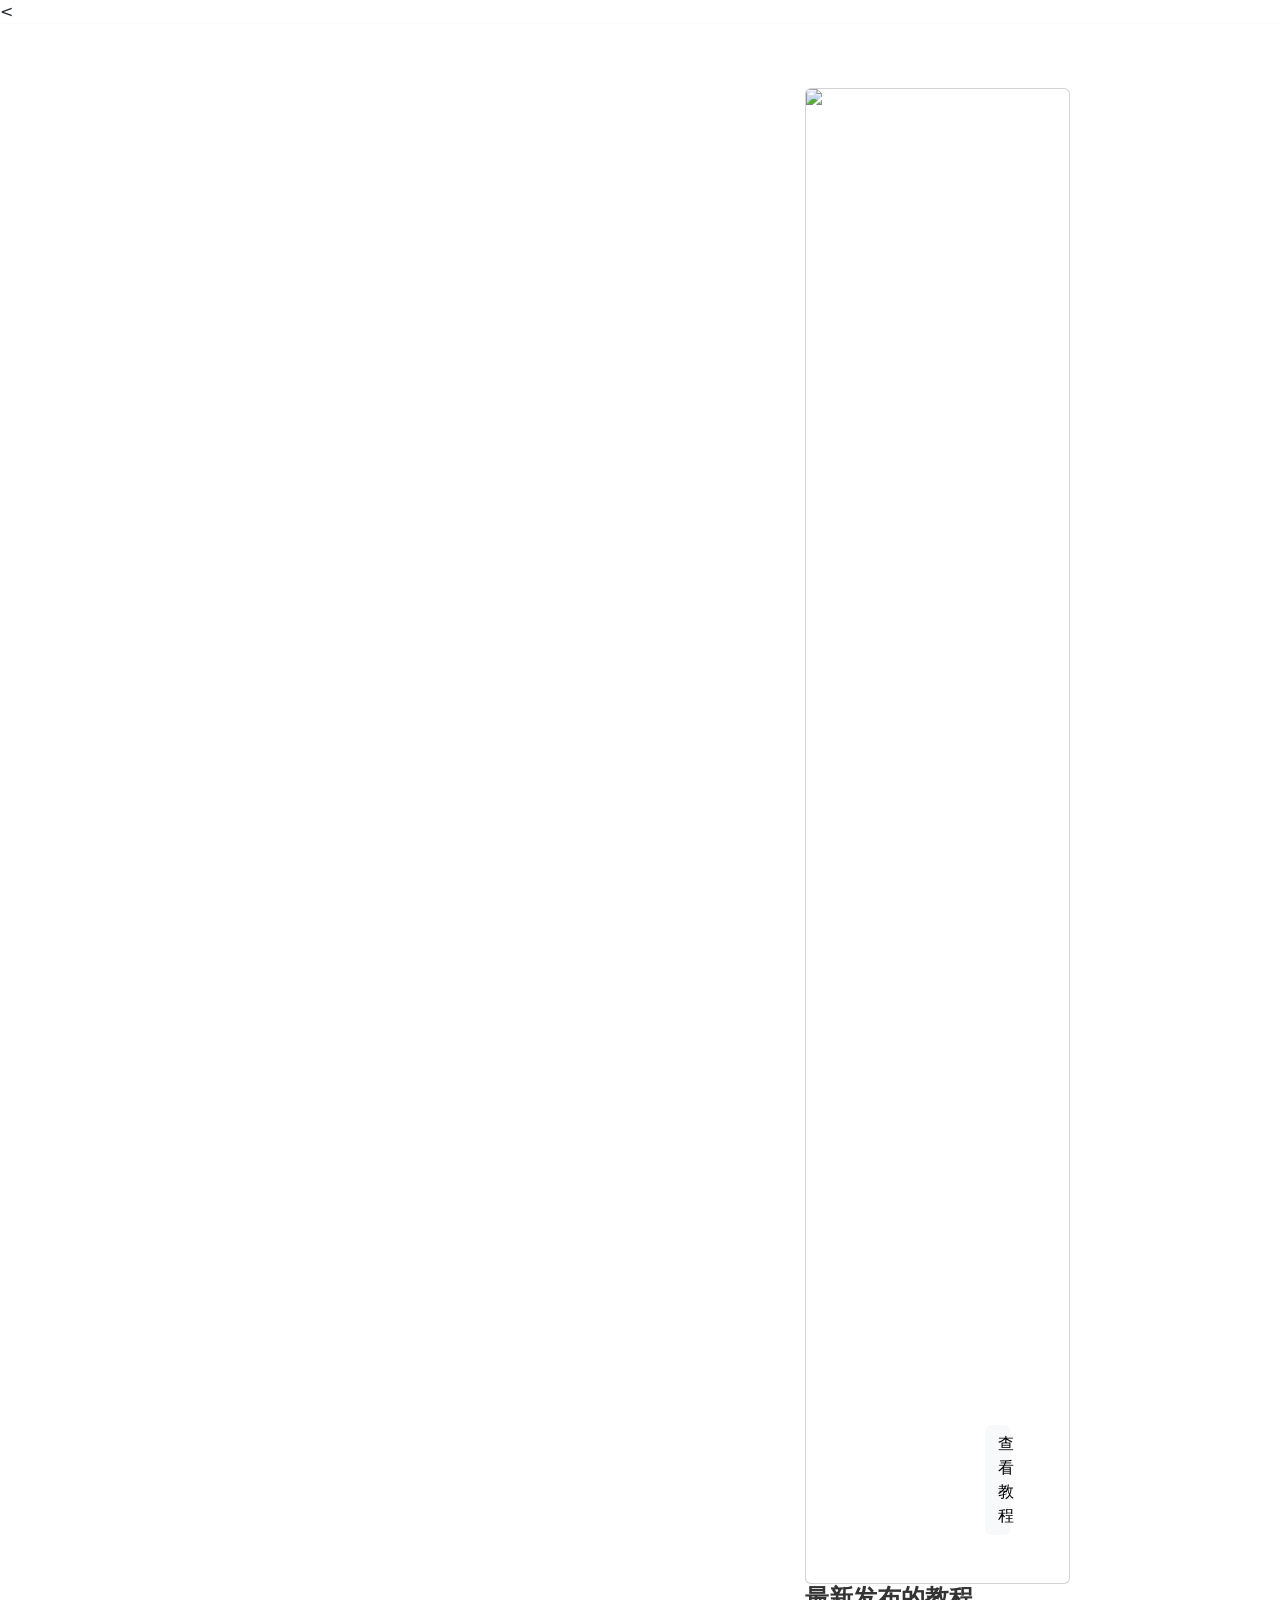
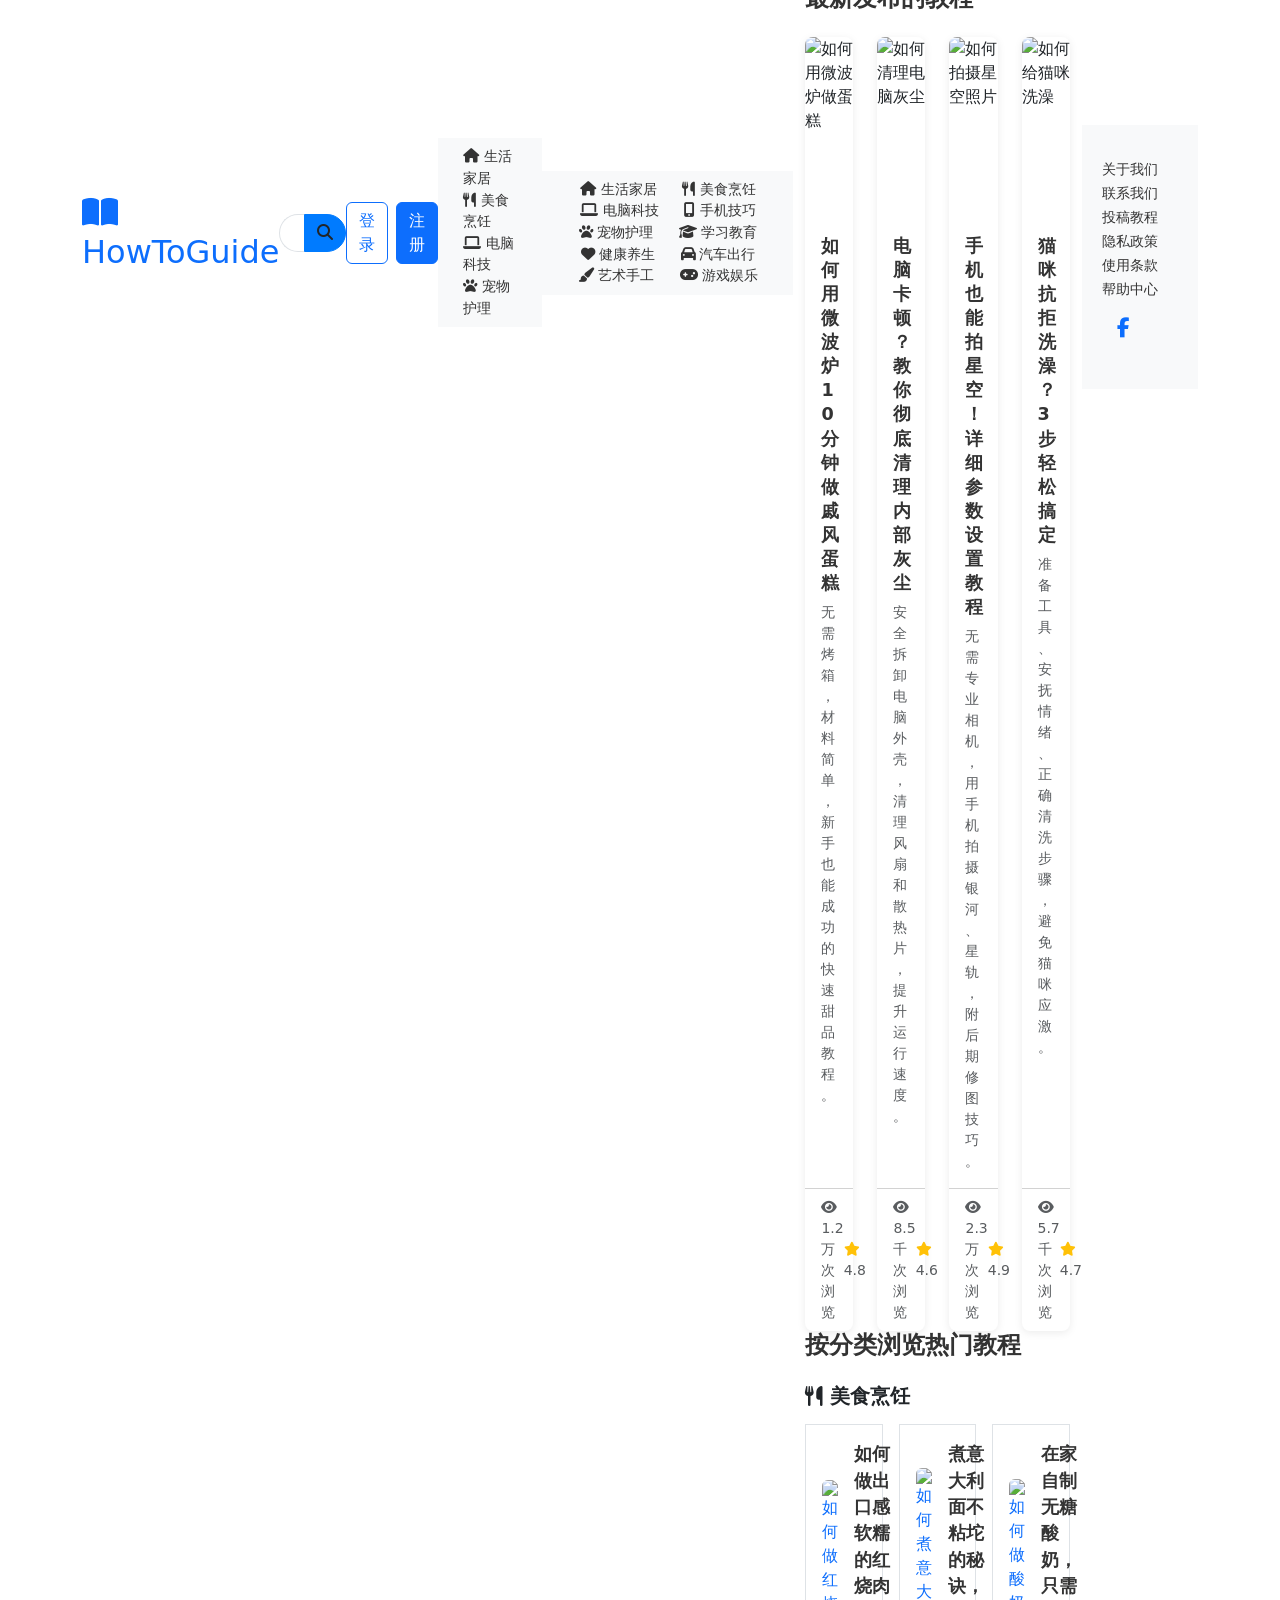
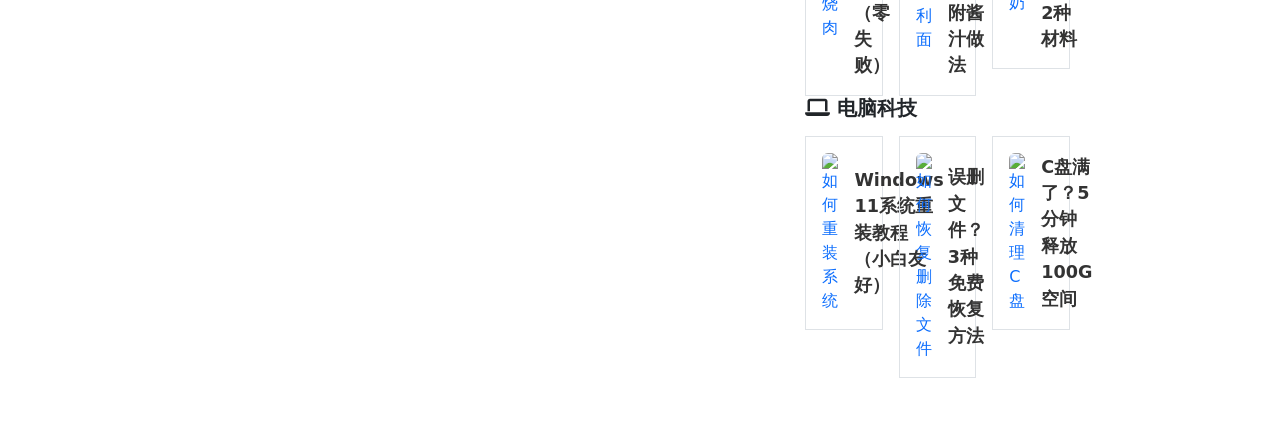
==== index.html @ a7648b57 "Update index.html" ====
<!DOCTYPE html>
<html lang="en">
<head>
    < <meta charset="UTF-8">
    <meta name="viewport" content="width=device-width, initial-scale=1.0">
    <title>HowToGuide - 实用生活教程平台</title>
    <!-- 引入外部资源（Bootstrap用于快速布局，Font Awesome用于图标） -->
    <link href="https://cdn.jsdelivr.net/npm/bootstrap@5.3.0/dist/css/bootstrap.min.css" rel="stylesheet">
    <link rel="stylesheet" href="https://cdnjs.cloudflare.com/ajax/libs/font-awesome/6.4.0/css/all.min.css">
    <style>
        /* 自定义样式：模拟WikiHow视觉风格 */
        :root {
            --primary-color: #007bff; /* 主色调（蓝色，贴近WikiHow品牌感） */
            --secondary-color: #f8f9fa; /* 辅助色（浅灰，用于背景） */
            --text-color: #333; /* 文本主色 */
            --light-gray: #e9ecef; /* 浅灰色（边框、分割线） */
        }

        /* 头部导航样式 */
        .header-top {
            background-color: white;
            box-shadow: 0 2px 4px rgba(0,0,0,0.1);
            position: sticky;
            top: 0;
            z-index: 1000;
        }

        .search-bar {
            max-width: 600px;
        }

        .search-input {
            border-radius: 20px 0 0 20px !important;
            border-right: none !important;
        }

        .search-btn {
            border-radius: 0 20px 20px 0 !important;
            background-color: var(--primary-color);
            border-color: var(--primary-color);
        }

        /* 分类导航样式 */
        .category-nav {
            background-color: var(--secondary-color);
            padding: 0.5rem 0;
        }

        .category-link {
            color: var(--text-color);
            font-size: 0.9rem;
            margin: 0 0.8rem;
            text-decoration: none;
        }

        .category-link:hover {
            color: var(--primary-color);
            text-decoration: underline;
        }

        /* 教程卡片样式 */
        .tutorial-card {
            border: none !important;
            box-shadow: 0 2px 8px rgba(0,0,0,0.08);
            border-radius: 8px !important;
            transition: transform 0.3s ease;
        }

        .tutorial-card:hover {
            transform: translateY(-5px);
        }

        .tutorial-img {
            border-radius: 8px 8px 0 0 !important;
            height: 180px;
            object-fit: cover;
        }

        .tutorial-title {
            font-size: 1.1rem;
            font-weight: 600;
            color: var(--text-color);
            text-decoration: none;
        }

        .tutorial-title:hover {
            color: var(--primary-color);
            text-decoration: underline;
        }

        /* 热门教程区域样式 */
        .section-title {
            font-size: 1.5rem;
            font-weight: 700;
            margin-bottom: 1.5rem;
            color: var(--text-color);
        }

        /* 页脚样式 */
        .footer {
            background-color: var(--secondary-color);
            padding: 2rem 0;
            margin-top: 3rem;
        }

        .footer-link {
            color: var(--text-color);
            font-size: 0.9rem;
            margin: 0 0.5rem;
            text-decoration: none;
        }

        .footer-link:hover {
            color: var(--primary-color);
            text-decoration: underline;
        }
    </style>
</head>
<body>
    <!-- 头部导航栏 -->
    <header class="header-top py-3">
        <div class="container">
            <div class="d-flex align-items-center justify-content-between">
                <!-- 网站Logo -->
                <a href="#" class="text-decoration-none">
                    <h1 class="fs-2 text-primary-color mb-0">
                        <i class="fas fa-book-open"></i> HowToGuide
                    </h1>
                </a>

                <!-- 搜索栏 -->
                <div class="search-bar d-flex">
                    <input type="text" class="form-control search-input" placeholder="搜索教程（例如：如何煮咖啡、如何修手机）" aria-label="Search">
                    <button class="btn search-btn" type="button">
                        <i class="fas fa-search"></i>
                    </button>
                </div>

        <!-- 1. 首页顶部导航：登录/注册链接 -->
<div class="d-flex align-items-center">
  <a href="/auth/login.html" class="btn btn-outline-primary me-2">登录</a> <!-- 指向auth/login.html -->
  <a href="/auth/register.html" class="btn btn-primary">注册</a> <!-- 指向auth/register.html -->
</div>

<!-- 2. 首页分类导航：指向categories下的分类页 -->
<nav class="category-nav">
  <div class="container d-flex justify-content-center flex-wrap">
    <a href="/categories/life.html" class="category-link"><i class="fas fa-home"></i> 生活家居</a>
    <a href="/categories/food.html" class="category-link"><i class="fas fa-utensils"></i> 美食烹饪</a>
    <a href="/categories/tech.html" class="category-link"><i class="fas fa-laptop"></i> 电脑科技</a>
    <a href="/categories/pet.html" class="category-link"><i class="fas fa-paw"></i> 宠物护理</a>
  </div>
</nav>

    <!-- 分类导航 -->
    <nav class="category-nav">
        <div class="container d-flex justify-content-center flex-wrap">
            <a href="#" class="category-link"><i class="fas fa-home"></i> 生活家居</a>
            <a href="#" class="category-link"><i class="fas fa-utensils"></i> 美食烹饪</a>
            <a href="#" class="category-link"><i class="fas fa-laptop"></i> 电脑科技</a>
            <a href="#" class="category-link"><i class="fas fa-mobile-alt"></i> 手机技巧</a>
            <a href="#" class="category-link"><i class="fas fa-paw"></i> 宠物护理</a>
            <a href="#" class="category-link"><i class="fas fa-graduation-cap"></i> 学习教育</a>
            <a href="#" class="category-link"><i class="fas fa-heart"></i> 健康养生</a>
            <a href="#" class="category-link"><i class="fas fa-car"></i> 汽车出行</a>
            <a href="#" class="category-link"><i class="fas fa-paint-brush"></i> 艺术手工</a>
            <a href="#" class="category-link"><i class="fas fa-gamepad"></i> 游戏娱乐</a>
        </div>
    </nav>

    <!-- 主要内容区域 -->
    <main class="container py-5">
        <!-- 推荐教程（Banner区域） -->
        <section class="mb-6">
            <div class="card bg-primary-color text-white rounded-8 overflow-hidden">
                <div class="row g-0">
                    <div class="col-md-6">
                        <img src="https://picsum.photos/id/237/800/400" alt="热门教程：如何训练宠物狗" class="img-fluid h-100 object-cover">
                    </div>
                    <div class="col-md-6 p-5 d-flex flex-column justify-center">
                        <h2 class="fs-3 fw-bold mb-3">热门教程：如何科学训练宠物狗（新手入门）</h2>
                        <p class="mb-4">详细步骤教你快速训练狗狗学会坐下、握手、定点排便，解决新手养宠常见问题，让宠物更听话！</p>
                        <a href="#" class="btn btn-light text-primary-color w-25">查看教程</a>
                    </div>
                </div>
            </div>
        </section>

        <!-- 最新教程 -->
        <section class="mb-6">
            <h2 class="section-title">最新发布的教程</h2>
            <div class="row row-cols-1 row-cols-md-3 row-cols-lg-4 g-4">
                <!-- 教程卡片1 -->
                <div class="col">
                    <div class="card tutorial-card h-100">
                        <img src="https://picsum.photos/id/42/400/300" alt="如何用微波炉做蛋糕" class="card-img-top tutorial-img">
                        <div class="card-body">
                            <h5 class="card-title"><a href="#" class="tutorial-title">如何用微波炉10分钟做戚风蛋糕</a></h5>
                            <p class="card-text text-muted small">无需烤箱，材料简单，新手也能成功的快速甜品教程。</p>
                        </div>
                        <div class="card-footer bg-transparent d-flex justify-content-between align-items-center">
                            <span class="text-muted small"><i class="fas fa-eye"></i> 1.2万次浏览</span>
                            <span class="text-muted small"><i class="fas fa-star text-warning"></i> 4.8</span>
                        </div>
                    </div>
                </div>

                <!-- 教程卡片2 -->
                <div class="col">
                    <div class="card tutorial-card h-100">
                        <img src="https://picsum.photos/id/96/400/300" alt="如何清理电脑灰尘" class="card-img-top tutorial-img">
                        <div class="card-body">
                            <h5 class="card-title"><a href="#" class="tutorial-title">电脑卡顿？教你彻底清理内部灰尘</a></h5>
                            <p class="card-text text-muted small">安全拆卸电脑外壳，清理风扇和散热片，提升运行速度。</p>
                        </div>
                        <div class="card-footer bg-transparent d-flex justify-content-between align-items-center">
                            <span class="text-muted small"><i class="fas fa-eye"></i> 8.5千次浏览</span>
                            <span class="text-muted small"><i class="fas fa-star text-warning"></i> 4.6</span>
                        </div>
                    </div>
                </div>

                <!-- 教程卡片3 -->
                <div class="col">
                    <div class="card tutorial-card h-100">
                        <img src="https://picsum.photos/id/26/400/300" alt="如何拍摄星空照片" class="card-img-top tutorial-img">
                        <div class="card-body">
                            <h5 class="card-title"><a href="#" class="tutorial-title">手机也能拍星空！详细参数设置教程</a></h5>
                            <p class="card-text text-muted small">无需专业相机，用手机拍摄银河、星轨，附后期修图技巧。</p>
                        </div>
                        <div class="card-footer bg-transparent d-flex justify-content-between align-items-center">
                            <span class="text-muted small"><i class="fas fa-eye"></i> 2.3万次浏览</span>
                            <span class="text-muted small"><i class="fas fa-star text-warning"></i> 4.9</span>
                        </div>
                    </div>
                </div>

                <!-- 教程卡片4 -->
                <div class="col">
                    <div class="card tutorial-card h-100">
                        <img src="https://picsum.photos/id/139/400/300" alt="如何给猫咪洗澡" class="card-img-top tutorial-img">
                        <div class="card-body">
                            <h5 class="card-title"><a href="#" class="tutorial-title">猫咪抗拒洗澡？3步轻松搞定</a></h5>
                            <p class="card-text text-muted small">准备工具、安抚情绪、正确清洗步骤，避免猫咪应激。</p>
                        </div>
                        <div class="card-footer bg-transparent d-flex justify-content-between align-items-center">
                            <span class="text-muted small"><i class="fas fa-eye"></i> 5.7千次浏览</span>
                            <span class="text-muted small"><i class="fas fa-star text-warning"></i> 4.7</span>
                        </div>
                    </div>
                </div>
            </div>
        </section>

        <!-- 热门分类教程 -->
        <section>
            <h2 class="section-title">按分类浏览热门教程</h2>
            
            <!-- 美食烹饪分类 -->
            <div class="mb-6">
                <h3 class="fs-5 fw-bold mb-3 text-primary-color"><i class="fas fa-utensils"></i> 美食烹饪</h3>
                <div class="row row-cols-1 row-cols-md-2 row-cols-lg-3 g-3">
                    <a href="#" class="text-decoration-none">
                        <div class="d-flex align-items-center p-3 border rounded-lg hover:bg-light-gray transition-colors">
                            <img src="https://picsum.photos/id/292/100/80" alt="如何做红烧肉" class="rounded me-3">
                            <span class="tutorial-title">如何做出口感软糯的红烧肉（零失败）</span>
                        </div>
                    </a>
                    <a href="#" class="text-decoration-none">
                        <div class="d-flex align-items-center p-3 border rounded-lg hover:bg-light-gray transition-colors">
                            <img src="https://picsum.photos/id/488/100/80" alt="如何煮意大利面" class="rounded me-3">
                            <span class="tutorial-title">煮意大利面不粘坨的秘诀，附酱汁做法</span>
                        </div>
                    </a>
                    <a href="#" class="text-decoration-none">
                        <div class="d-flex align-items-center p-3 border rounded-lg hover:bg-light-gray transition-colors">
                            <img src="https://picsum.photos/id/431/100/80" alt="如何做酸奶" class="rounded me-3">
                            <span class="tutorial-title">在家自制无糖酸奶，只需2种材料</span>
                        </div>
                    </a>
                </div>
            </div>

            <!-- 电脑科技分类 -->
            <div>
                <h3 class="fs-5 fw-bold mb-3 text-primary-color"><i class="fas fa-laptop"></i> 电脑科技</h3>
                <div class="row row-cols-1 row-cols-md-2 row-cols-lg-3 g-3">
                    <a href="#" class="text-decoration-none">
                        <div class="d-flex align-items-center p-3 border rounded-lg hover:bg-light-gray transition-colors">
                            <img src="https://picsum.photos/id/180/100/80" alt="如何重装系统" class="rounded me-3">
                            <span class="tutorial-title">Windows 11系统重装教程（小白友好）</span>
                        </div>
                    </a>
                    <a href="#" class="text-decoration-none">
                        <div class="d-flex align-items-center p-3 border rounded-lg hover:bg-light-gray transition-colors">
                            <img src="https://picsum.photos/id/4/100/80" alt="如何恢复删除文件" class="rounded me-3">
                            <span class="tutorial-title">误删文件？3种免费恢复方法</span>
                        </div>
                    </a>
                    <a href="#" class="text-decoration-none">
                        <div class="d-flex align-items-center p-3 border rounded-lg hover:bg-light-gray transition-colors">
                            <img src="https://picsum.photos/id/60/100/80" alt="如何清理C盘" class="rounded me-3">
                            <span class="tutorial-title">C盘满了？5分钟释放100G空间</span>
                        </div>
                    </a>
                </div>
            </div>
        </section>
    </main>

    <!-- 页脚 -->
    <footer class="footer">
        <div class="container">
            <div class="d-flex flex-column align-items-center">
                <!-- 页脚导航链接 -->
                <div class="mb-3">
                    <a href="#" class="footer-link">关于我们</a>
                    <a href="#" class="footer-link">联系我们</a>
                    <a href="#" class="footer-link">投稿教程</a>
                    <a href="#" class="footer-link">隐私政策</a>
                    <a href="#" class="footer-link">使用条款</a>
                    <a href="#" class="footer-link">帮助中心</a>
                </div>

                <!-- 社交媒体图标 -->
                <div class="mb-3">
                    <a href="#" class="text-primary-color me-3"><i class="fab fa-facebook-f fa-lg"></i></a>
                    <a href="#" class="text-primary-color me-3"><i class="fab fa
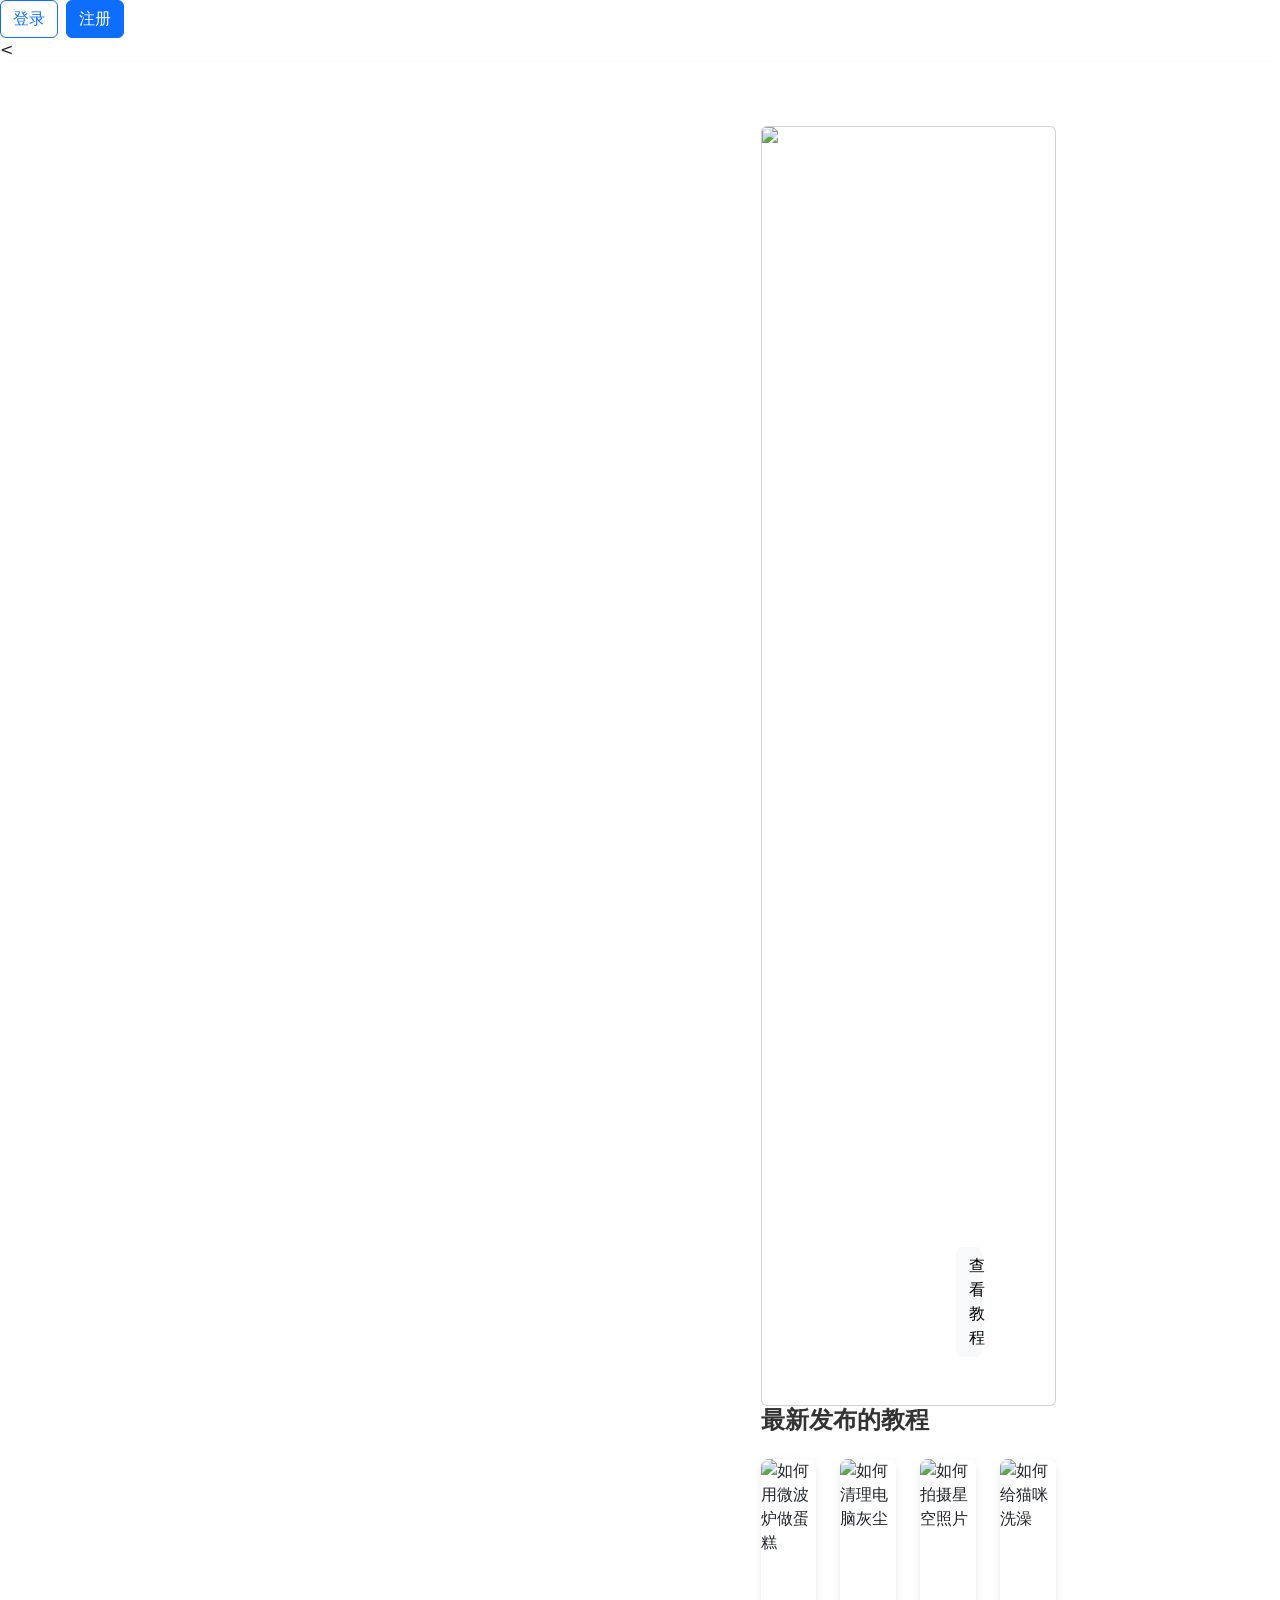
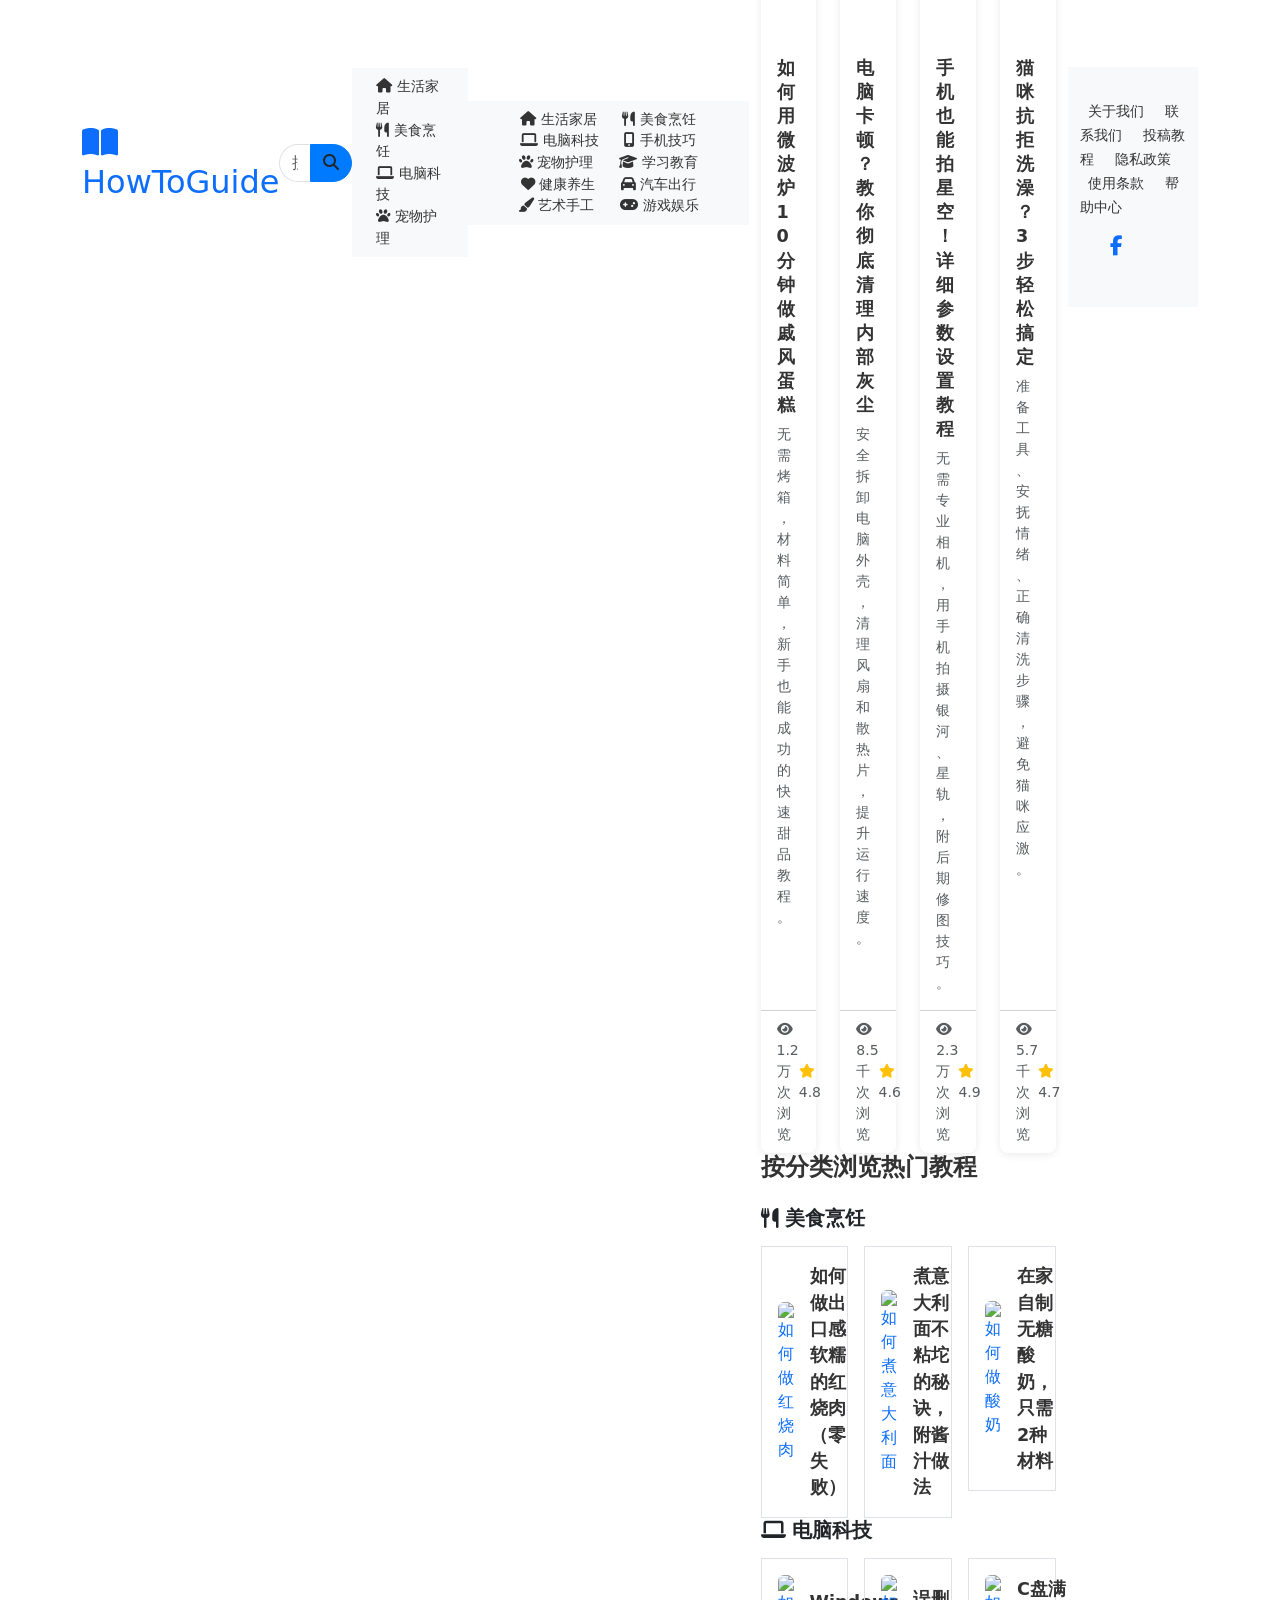
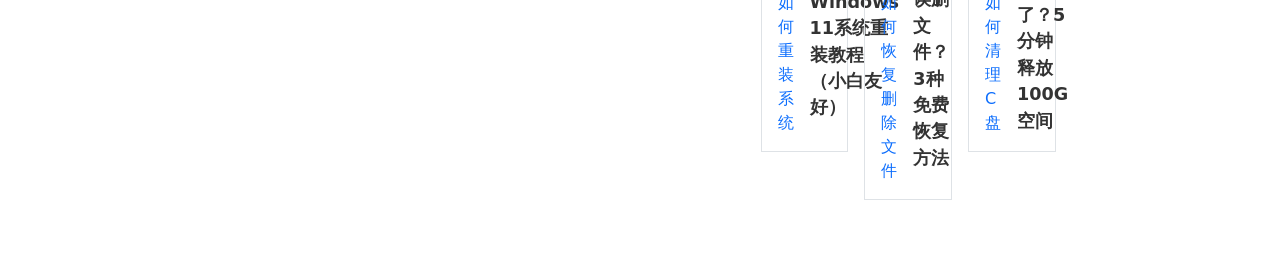
==== commit 4426d85d: "Update index.html" ====
--- a/index.html
+++ b/index.html
@@ -1,6 +1,11 @@
 <!DOCTYPE html>
 <html lang="en">
 <head>
+            <!-- 1. 首页顶部导航：登录/注册链接 -->
+<div class="d-flex align-items-center">
+  <a href="/auth/login.html" class="btn btn-outline-primary me-2">登录</a> <!-- 指向auth/login.html -->
+  <a href="/auth/register.html" class="btn btn-primary">注册</a> <!-- 指向auth/register.html -->
+</div>
     < <meta charset="UTF-8">
     <meta name="viewport" content="width=device-width, initial-scale=1.0">
     <title>HowToGuide - 实用生活教程平台</title>
@@ -136,11 +141,7 @@
                     </button>
                 </div>
 
-        <!-- 1. 首页顶部导航：登录/注册链接 -->
-<div class="d-flex align-items-center">
-  <a href="/auth/login.html" class="btn btn-outline-primary me-2">登录</a> <!-- 指向auth/login.html -->
-  <a href="/auth/register.html" class="btn btn-primary">注册</a> <!-- 指向auth/register.html -->
-</div>
+
 
 <!-- 2. 首页分类导航：指向categories下的分类页 -->
 <nav class="category-nav">
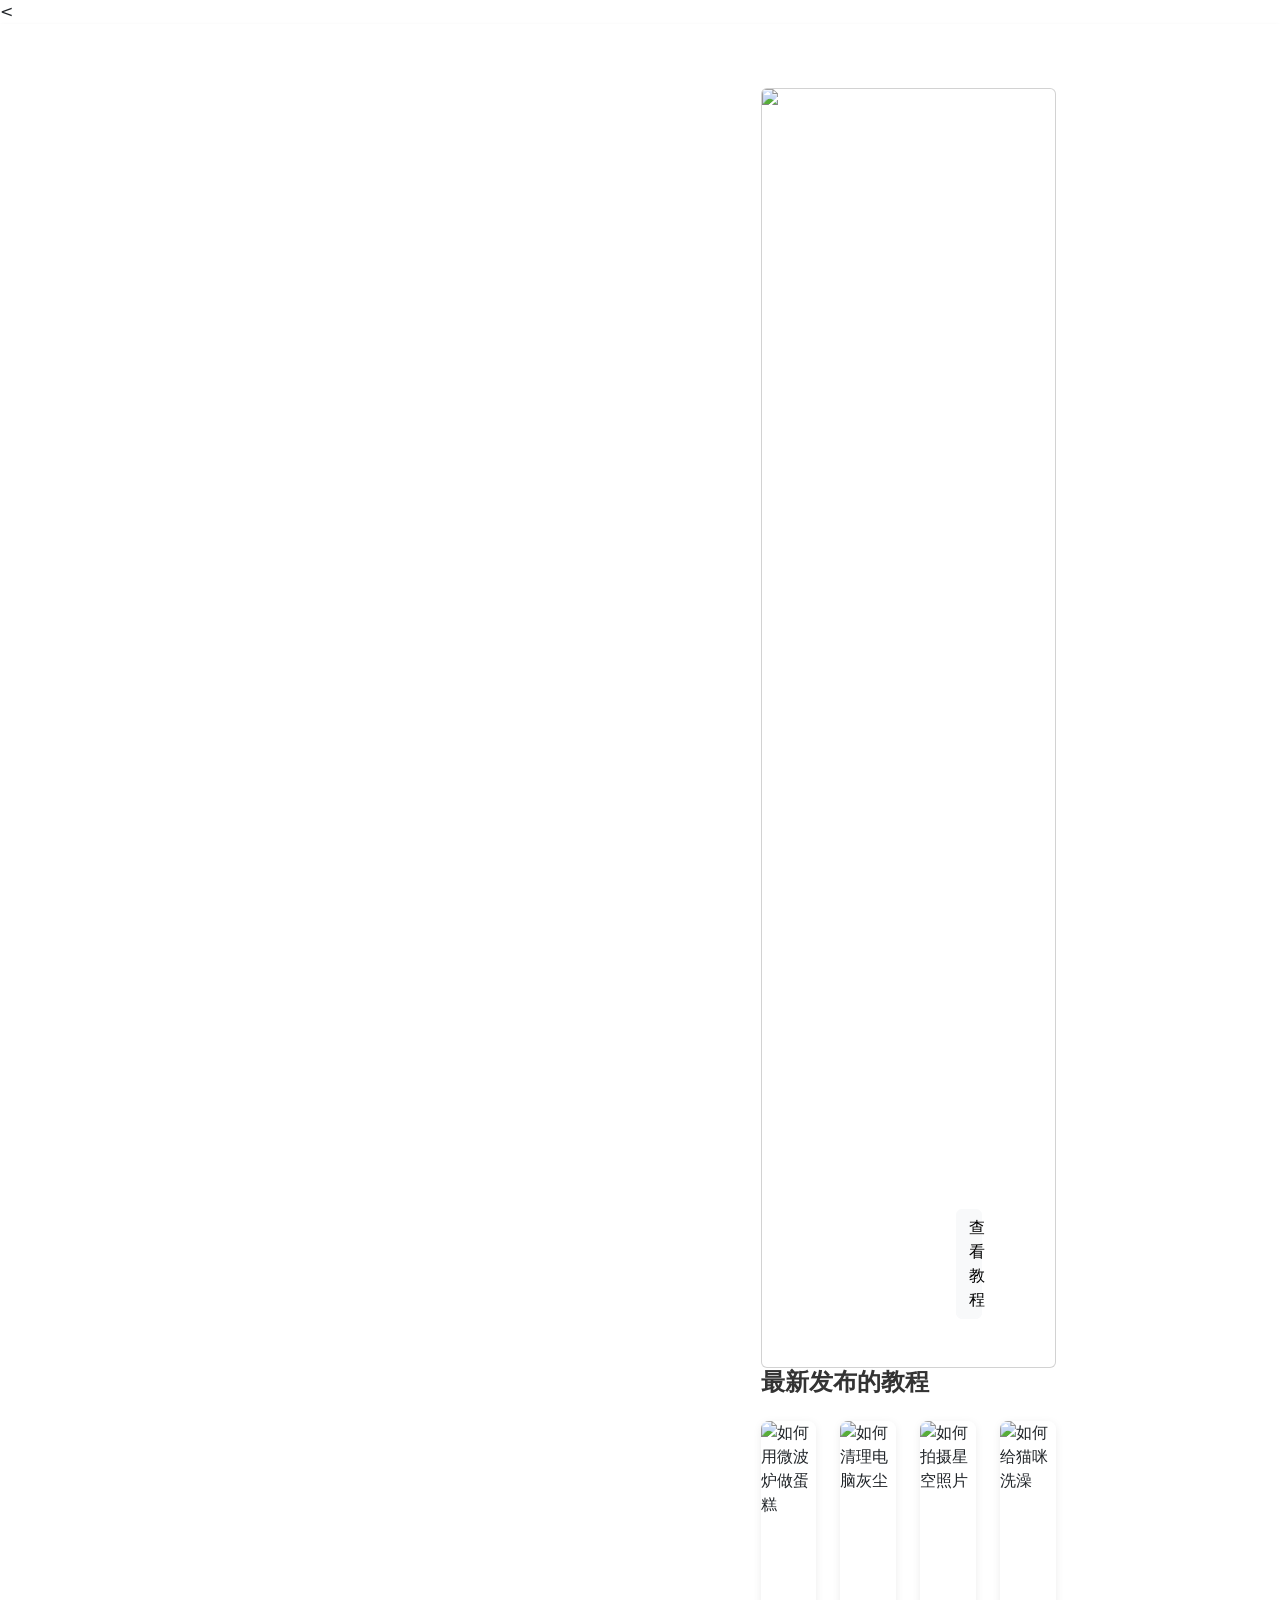
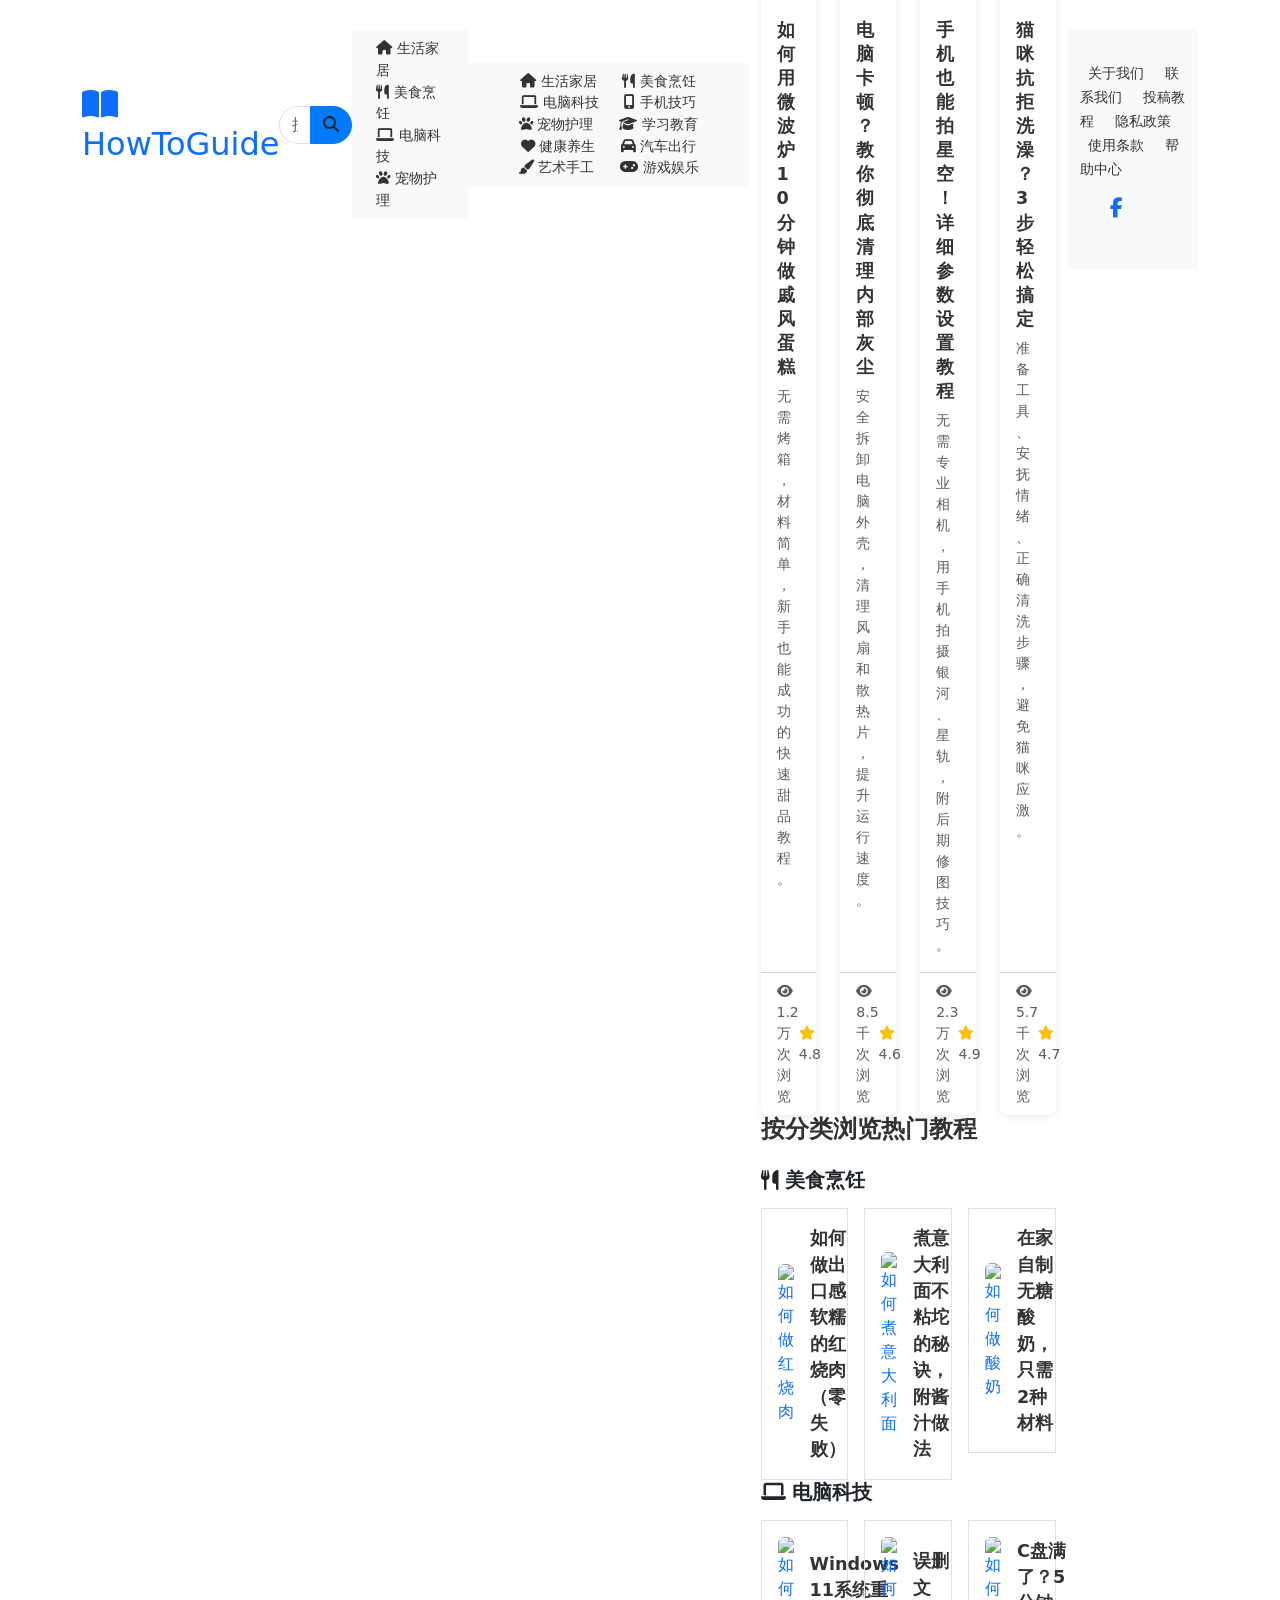
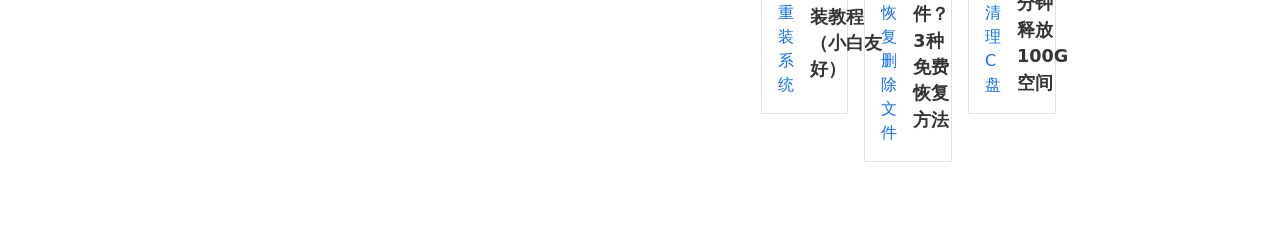
==== commit 3a0ae343: "Update index.html" ====
--- a/index.html
+++ b/index.html
@@ -1,11 +1,6 @@
 <!DOCTYPE html>
 <html lang="en">
 <head>
-            <!-- 1. 首页顶部导航：登录/注册链接 -->
-<div class="d-flex align-items-center">
-  <a href="/auth/login.html" class="btn btn-outline-primary me-2">登录</a> <!-- 指向auth/login.html -->
-  <a href="/auth/register.html" class="btn btn-primary">注册</a> <!-- 指向auth/register.html -->
-</div>
     < <meta charset="UTF-8">
     <meta name="viewport" content="width=device-width, initial-scale=1.0">
     <title>HowToGuide - 实用生活教程平台</title>
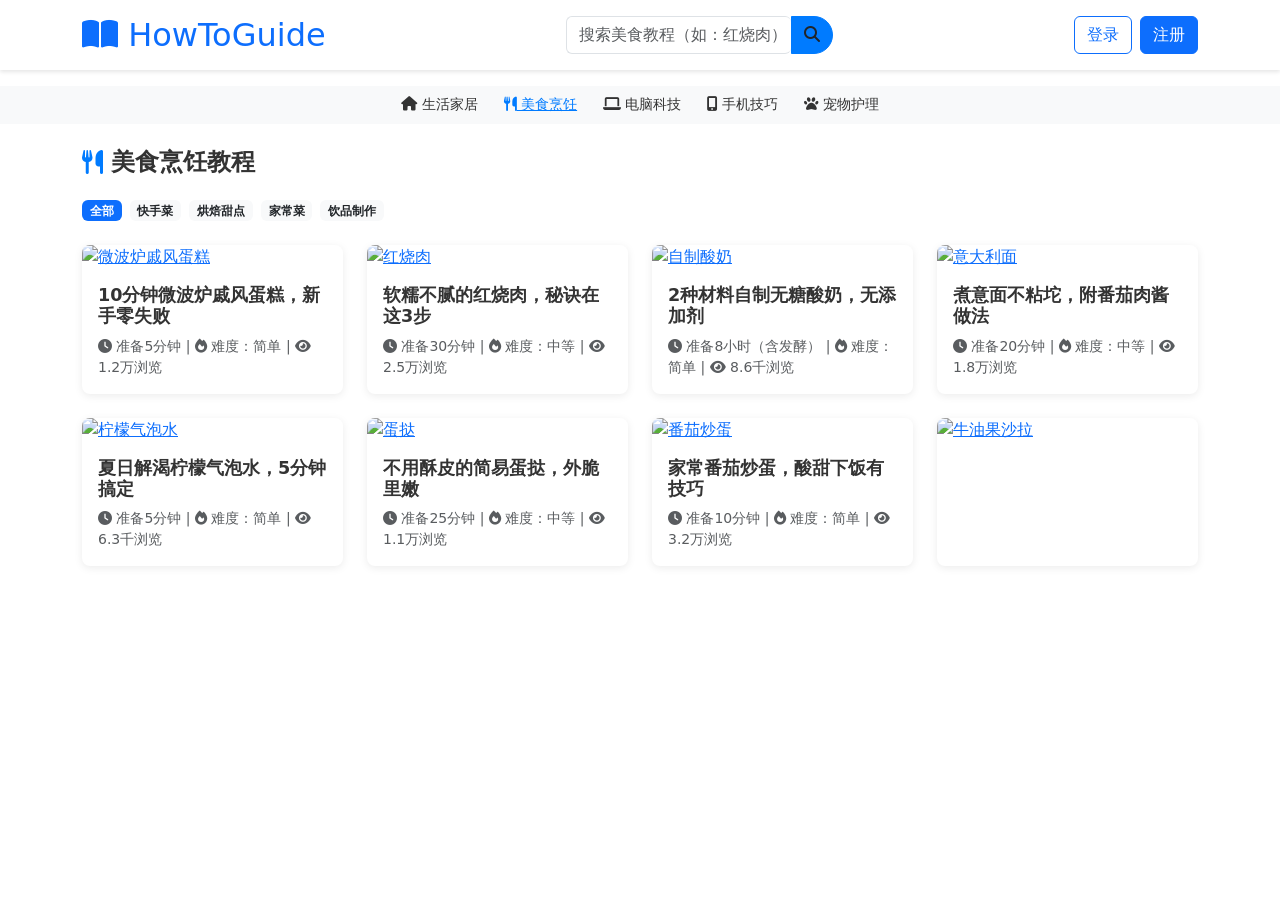
==== commit d2640e0f: "Update index.html" ====
--- a/index.html
+++ b/index.html
@@ -1,115 +1,107 @@
 <!DOCTYPE html>
 <html lang="en">
 <head>
-    < <meta charset="UTF-8">
+    <meta charset="UTF-8">
     <meta name="viewport" content="width=device-width, initial-scale=1.0">
-    <title>HowToGuide - 实用生活教程平台</title>
-    <!-- 引入外部资源（Bootstrap用于快速布局，Font Awesome用于图标） -->
+    <title>美食烹饪 - HowToGuide</title>
     <link href="https://cdn.jsdelivr.net/npm/bootstrap@5.3.0/dist/css/bootstrap.min.css" rel="stylesheet">
     <link rel="stylesheet" href="https://cdnjs.cloudflare.com/ajax/libs/font-awesome/6.4.0/css/all.min.css">
     <style>
-        /* 自定义样式：模拟WikiHow视觉风格 */
+        /* 复用首页样式，保持风格统一 */
         :root {
-            --primary-color: #007bff; /* 主色调（蓝色，贴近WikiHow品牌感） */
-            --secondary-color: #f8f9fa; /* 辅助色（浅灰，用于背景） */
-            --text-color: #333; /* 文本主色 */
-            --light-gray: #e9ecef; /* 浅灰色（边框、分割线） */
-        }
-
-        /* 头部导航样式 */
+            --primary-color: #007bff;
+            --secondary-color: #f8f9fa;
+            --text-color: #333;
+            --light-gray: #e9ecef;
+        }
         .header-top {
             background-color: white;
             box-shadow: 0 2px 4px rgba(0,0,0,0.1);
             position: sticky;
             top: 0;
             z-index: 1000;
-        }
-
+            padding: 0.5rem 0;
+        }
         .search-bar {
-            max-width: 600px;
-        }
-
+            max-width: 500px;
+        }
         .search-input {
-            border-radius: 20px 0 0 20px !important;
+            border-radius-radius: 20px 0 0 20px !important;
             border-right: none !important;
         }
-
         .search-btn {
             border-radius: 0 20px 20px 0 !important;
             background-color: var(--primary-color);
             border-color: var(--primary-color);
         }
-
-        /* 分类导航样式 */
         .category-nav {
             background-color: var(--secondary-color);
             padding: 0.5rem 0;
-        }
-
+            margin: 1rem 0;
+        }
         .category-link {
             color: var(--text-color);
             font-size: 0.9rem;
             margin: 0 0.8rem;
             text-decoration: none;
         }
-
-        .category-link:hover {
+        .category-link:hover, .category-link.active {
             color: var(--primary-color);
             text-decoration: underline;
-        }
-
-        /* 教程卡片样式 */
+            font-weight: 500;
+        }
         .tutorial-card {
             border: none !important;
             box-shadow: 0 2px 8px rgba(0,0,0,0.08);
             border-radius: 8px !important;
             transition: transform 0.3s ease;
-        }
-
+            height: 100%;
+        }
         .tutorial-card:hover {
             transform: translateY(-5px);
         }
-
         .tutorial-img {
             border-radius: 8px 8px 0 0 !important;
             height: 180px;
             object-fit: cover;
         }
-
         .tutorial-title {
             font-size: 1.1rem;
             font-weight: 600;
             color: var(--text-color);
             text-decoration: none;
-        }
-
+            display: -webkit-box;
+            -webkit-line-clamp: 2;
+            -webkit-box-orient: vertical;
+            overflow: hidden;
+        }
         .tutorial-title:hover {
             color: var(--primary-color);
             text-decoration: underline;
         }
-
-        /* 热门教程区域样式 */
         .section-title {
             font-size: 1.5rem;
             font-weight: 700;
-            margin-bottom: 1.5rem;
+            margin: 1.5rem 0;
             color: var(--text-color);
-        }
-
-        /* 页脚样式 */
+            display: flex;
+            align-items: center;
+        }
+        .section-title i {
+            color: var(--primary-color);
+            margin-right: 0.5rem;
+        }
         .footer {
             background-color: var(--secondary-color);
             padding: 2rem 0;
             margin-top: 3rem;
         }
-
         .footer-link {
             color: var(--text-color);
             font-size: 0.9rem;
             margin: 0 0.5rem;
             text-decoration: none;
         }
-
         .footer-link:hover {
             color: var(--primary-color);
             text-decoration: underline;
@@ -117,208 +109,193 @@
     </style>
 </head>
 <body>
-    <!-- 头部导航栏 -->
-    <header class="header-top py-3">
+    <!-- 头部导航栏（复用首页，确保风格统一） -->
+    <header class="header-top">
         <div class="container">
-            <div class="d-flex align-items-center justify-content-between">
-                <!-- 网站Logo -->
-                <a href="#" class="text-decoration-none">
+            <div class="d-flex align-items-center justify-content-between flex-wrap">
+                <a href="/" class="text-decoration-none">
                     <h1 class="fs-2 text-primary-color mb-0">
                         <i class="fas fa-book-open"></i> HowToGuide
                     </h1>
                 </a>
-
-                <!-- 搜索栏 -->
-                <div class="search-bar d-flex">
-                    <input type="text" class="form-control search-input" placeholder="搜索教程（例如：如何煮咖啡、如何修手机）" aria-label="Search">
+                <div class="search-bar d-flex my-2">
+                    <input type="text" class="form-control search-input" placeholder="搜索美食教程（如：红烧肉）" aria-label="Search">
                     <button class="btn search-btn" type="button">
                         <i class="fas fa-search"></i>
                     </button>
                 </div>
-
-
-
-<!-- 2. 首页分类导航：指向categories下的分类页 -->
-<nav class="category-nav">
-  <div class="container d-flex justify-content-center flex-wrap">
-    <a href="/categories/life.html" class="category-link"><i class="fas fa-home"></i> 生活家居</a>
-    <a href="/categories/food.html" class="category-link"><i class="fas fa-utensils"></i> 美食烹饪</a>
-    <a href="/categories/tech.html" class="category-link"><i class="fas fa-laptop"></i> 电脑科技</a>
-    <a href="/categories/pet.html" class="category-link"><i class="fas fa-paw"></i> 宠物护理</a>
-  </div>
-</nav>
-
-    <!-- 分类导航 -->
+                <div class="d-flex align-items-center">
+                    <a href="/auth/login.html" class="btn btn-outline-primary me-2">登录</a>
+                    <a href="/auth/register.html" class="btn btn-primary">注册</a>
+                </div>
+            </div>
+        </div>
+    </header>
+
+    <!-- 分类导航（当前分类高亮） -->
     <nav class="category-nav">
         <div class="container d-flex justify-content-center flex-wrap">
-            <a href="#" class="category-link"><i class="fas fa-home"></i> 生活家居</a>
-            <a href="#" class="category-link"><i class="fas fa-utensils"></i> 美食烹饪</a>
-            <a href="#" class="category-link"><i class="fas fa-laptop"></i> 电脑科技</a>
-            <a href="#" class="category-link"><i class="fas fa-mobile-alt"></i> 手机技巧</a>
-            <a href="#" class="category-link"><i class="fas fa-paw"></i> 宠物护理</a>
-            <a href="#" class="category-link"><i class="fas fa-graduation-cap"></i> 学习教育</a>
-            <a href="#" class="category-link"><i class="fas fa-heart"></i> 健康养生</a>
-            <a href="#" class="category-link"><i class="fas fa-car"></i> 汽车出行</a>
-            <a href="#" class="category-link"><i class="fas fa-paint-brush"></i> 艺术手工</a>
-            <a href="#" class="category-link"><i class="fas fa-gamepad"></i> 游戏娱乐</a>
+            <a href="/categories/life.html" class="category-link"><i class="fas fa-home"></i> 生活家居</a>
+            <a href="/categories/food.html" class="category-link active"><i class="fas fa-utensils"></i> 美食烹饪</a>
+            <a href="/categories/tech.html" class="category-link"><i class="fas fa-laptop"></i> 电脑科技</a>
+            <a href="/categories/phone.html" class="category-link"><i class="fas fa-mobile-alt"></i> 手机技巧</a>
+            <a href="/categories/pet.html" class="category-link"><i class="fas fa-paw"></i> 宠物护理</a>
         </div>
     </nav>
 
-    <!-- 主要内容区域 -->
-    <main class="container py-5">
-        <!-- 推荐教程（Banner区域） -->
-        <section class="mb-6">
-            <div class="card bg-primary-color text-white rounded-8 overflow-hidden">
-                <div class="row g-0">
-                    <div class="col-md-6">
-                        <img src="https://picsum.photos/id/237/800/400" alt="热门教程：如何训练宠物狗" class="img-fluid h-100 object-cover">
-                    </div>
-                    <div class="col-md-6 p-5 d-flex flex-column justify-center">
-                        <h2 class="fs-3 fw-bold mb-3">热门教程：如何科学训练宠物狗（新手入门）</h2>
-                        <p class="mb-4">详细步骤教你快速训练狗狗学会坐下、握手、定点排便，解决新手养宠常见问题，让宠物更听话！</p>
-                        <a href="#" class="btn btn-light text-primary-color w-25">查看教程</a>
-                    </div>
-                </div>
-            </div>
-        </section>
-
-        <!-- 最新教程 -->
-        <section class="mb-6">
-            <h2 class="section-title">最新发布的教程</h2>
-            <div class="row row-cols-1 row-cols-md-3 row-cols-lg-4 g-4">
-                <!-- 教程卡片1 -->
-                <div class="col">
-                    <div class="card tutorial-card h-100">
-                        <img src="https://picsum.photos/id/42/400/300" alt="如何用微波炉做蛋糕" class="card-img-top tutorial-img">
-                        <div class="card-body">
-                            <h5 class="card-title"><a href="#" class="tutorial-title">如何用微波炉10分钟做戚风蛋糕</a></h5>
-                            <p class="card-text text-muted small">无需烤箱，材料简单，新手也能成功的快速甜品教程。</p>
-                        </div>
-                        <div class="card-footer bg-transparent d-flex justify-content-between align-items-center">
-                            <span class="text-muted small"><i class="fas fa-eye"></i> 1.2万次浏览</span>
-                            <span class="text-muted small"><i class="fas fa-star text-warning"></i> 4.8</span>
-                        </div>
-                    </div>
-                </div>
-
-                <!-- 教程卡片2 -->
-                <div class="col">
-                    <div class="card tutorial-card h-100">
-                        <img src="https://picsum.photos/id/96/400/300" alt="如何清理电脑灰尘" class="card-img-top tutorial-img">
-                        <div class="card-body">
-                            <h5 class="card-title"><a href="#" class="tutorial-title">电脑卡顿？教你彻底清理内部灰尘</a></h5>
-                            <p class="card-text text-muted small">安全拆卸电脑外壳，清理风扇和散热片，提升运行速度。</p>
-                        </div>
-                        <div class="card-footer bg-transparent d-flex justify-content-between align-items-center">
-                            <span class="text-muted small"><i class="fas fa-eye"></i> 8.5千次浏览</span>
-                            <span class="text-muted small"><i class="fas fa-star text-warning"></i> 4.6</span>
-                        </div>
-                    </div>
-                </div>
-
-                <!-- 教程卡片3 -->
-                <div class="col">
-                    <div class="card tutorial-card h-100">
-                        <img src="https://picsum.photos/id/26/400/300" alt="如何拍摄星空照片" class="card-img-top tutorial-img">
-                        <div class="card-body">
-                            <h5 class="card-title"><a href="#" class="tutorial-title">手机也能拍星空！详细参数设置教程</a></h5>
-                            <p class="card-text text-muted small">无需专业相机，用手机拍摄银河、星轨，附后期修图技巧。</p>
-                        </div>
-                        <div class="card-footer bg-transparent d-flex justify-content-between align-items-center">
-                            <span class="text-muted small"><i class="fas fa-eye"></i> 2.3万次浏览</span>
-                            <span class="text-muted small"><i class="fas fa-star text-warning"></i> 4.9</span>
-                        </div>
-                    </div>
-                </div>
-
-                <!-- 教程卡片4 -->
-                <div class="col">
-                    <div class="card tutorial-card h-100">
-                        <img src="https://picsum.photos/id/139/400/300" alt="如何给猫咪洗澡" class="card-img-top tutorial-img">
-                        <div class="card-body">
-                            <h5 class="card-title"><a href="#" class="tutorial-title">猫咪抗拒洗澡？3步轻松搞定</a></h5>
-                            <p class="card-text text-muted small">准备工具、安抚情绪、正确清洗步骤，避免猫咪应激。</p>
-                        </div>
-                        <div class="card-footer bg-transparent d-flex justify-content-between align-items-center">
-                            <span class="text-muted small"><i class="fas fa-eye"></i> 5.7千次浏览</span>
-                            <span class="text-muted small"><i class="fas fa-star text-warning"></i> 4.7</span>
-                        </div>
-                    </div>
-                </div>
-            </div>
-        </section>
-
-        <!-- 热门分类教程 -->
-        <section>
-            <h2 class="section-title">按分类浏览热门教程</h2>
-            
-            <!-- 美食烹饪分类 -->
-            <div class="mb-6">
-                <h3 class="fs-5 fw-bold mb-3 text-primary-color"><i class="fas fa-utensils"></i> 美食烹饪</h3>
-                <div class="row row-cols-1 row-cols-md-2 row-cols-lg-3 g-3">
-                    <a href="#" class="text-decoration-none">
-                        <div class="d-flex align-items-center p-3 border rounded-lg hover:bg-light-gray transition-colors">
-                            <img src="https://picsum.photos/id/292/100/80" alt="如何做红烧肉" class="rounded me-3">
-                            <span class="tutorial-title">如何做出口感软糯的红烧肉（零失败）</span>
-                        </div>
-                    </a>
-                    <a href="#" class="text-decoration-none">
-                        <div class="d-flex align-items-center p-3 border rounded-lg hover:bg-light-gray transition-colors">
-                            <img src="https://picsum.photos/id/488/100/80" alt="如何煮意大利面" class="rounded me-3">
-                            <span class="tutorial-title">煮意大利面不粘坨的秘诀，附酱汁做法</span>
-                        </div>
-                    </a>
-                    <a href="#" class="text-decoration-none">
-                        <div class="d-flex align-items-center p-3 border rounded-lg hover:bg-light-gray transition-colors">
-                            <img src="https://picsum.photos/id/431/100/80" alt="如何做酸奶" class="rounded me-3">
-                            <span class="tutorial-title">在家自制无糖酸奶，只需2种材料</span>
-                        </div>
-                    </a>
-                </div>
-            </div>
-
-            <!-- 电脑科技分类 -->
-            <div>
-                <h3 class="fs-5 fw-bold mb-3 text-primary-color"><i class="fas fa-laptop"></i> 电脑科技</h3>
-                <div class="row row-cols-1 row-cols-md-2 row-cols-lg-3 g-3">
-                    <a href="#" class="text-decoration-none">
-                        <div class="d-flex align-items-center p-3 border rounded-lg hover:bg-light-gray transition-colors">
-                            <img src="https://picsum.photos/id/180/100/80" alt="如何重装系统" class="rounded me-3">
-                            <span class="tutorial-title">Windows 11系统重装教程（小白友好）</span>
-                        </div>
-                    </a>
-                    <a href="#" class="text-decoration-none">
-                        <div class="d-flex align-items-center p-3 border rounded-lg hover:bg-light-gray transition-colors">
-                            <img src="https://picsum.photos/id/4/100/80" alt="如何恢复删除文件" class="rounded me-3">
-                            <span class="tutorial-title">误删文件？3种免费恢复方法</span>
-                        </div>
-                    </a>
-                    <a href="#" class="text-decoration-none">
-                        <div class="d-flex align-items-center p-3 border rounded-lg hover:bg-light-gray transition-colors">
-                            <img src="https://picsum.photos/id/60/100/80" alt="如何清理C盘" class="rounded me-3">
-                            <span class="tutorial-title">C盘满了？5分钟释放100G空间</span>
-                        </div>
-                    </a>
-                </div>
-            </div>
-        </section>
-    </main>
-
-    <!-- 页脚 -->
-    <footer class="footer">
-        <div class="container">
-            <div class="d-flex flex-column align-items-center">
-                <!-- 页脚导航链接 -->
-                <div class="mb-3">
-                    <a href="#" class="footer-link">关于我们</a>
-                    <a href="#" class="footer-link">联系我们</a>
-                    <a href="#" class="footer-link">投稿教程</a>
-                    <a href="#" class="footer-link">隐私政策</a>
-                    <a href="#" class="footer-link">使用条款</a>
-                    <a href="#" class="footer-link">帮助中心</a>
-                </div>
-
-                <!-- 社交媒体图标 -->
-                <div class="mb-3">
-                    <a href="#" class="text-primary-color me-3"><i class="fab fa-facebook-f fa-lg"></i></a>
-                    <a href="#" class="text-primary-color me-3"><i class="fab fa
+    <!-- 主要内容：美食分类教程列表 -->
+    <main class="container">
+        <!-- 分类标题 -->
+        <h2 class="section-title"><i class="fas fa-utensils"></i> 美食烹饪教程</h2>
+        
+        <!-- 分类子标签（可选，细化内容） -->
+        <div class="d-flex flex-wrap gap-2 mb mb-4">
+            <span class="badge bg-primary">全部</span>
+            <span class="badge bg-light text-dark">快手菜</span>
+            <span class="badge bg-light text-dark">烘焙甜点</span>
+            <span class="badge bg-light text-dark">家常菜</span>
+            <span class="badge bg-light text-dark">饮品制作</span>
+        </div>
+
+        <!-- 教程列表（网格布局，每行3-4个） -->
+        <div class="row row-cols-1 row-cols-md-2 row-cols-lg-3 row-cols-xl-4 g-4 mb-5">
+            <!-- 教程1：微波炉戚风蛋糕（跳转详情页） -->
+            <div class="col">
+                <div class="card tutorial-card">
+                    <a href="/tutorials/cake.html">
+                        <img src="https://picsum.photos/id/42/400/300" alt="微波炉戚风蛋糕" class="card-img-top tutorial-img">
+                    </a>
+                    <div class="card-body">
+                        <h5 class="card-title">
+                            <a href="/tutorials/cake.html" class="tutorial-title">10分钟微波炉戚风蛋糕，新手零失败</a>
+                        </h5>
+                        <p class="card-text text-muted small mt-2">
+                            <i class="fas fa-clock"></i> 准备5分钟 | 
+                            <i class="fas fa-fire"></i> 难度：简单 | 
+                            <i class="fas fa-eye"></i> 1.2万浏览
+                        </p>
+                    </div>
+                </div>
+            </div>
+
+            <!-- 教程2：红烧肉（跳转详情页） -->
+            <div class="col">
+                <div class="card tutorial-card">
+                    <a href="/tutorials/braised-pork.html">
+                        <img src="https://picsum.photos/id/292/400/300" alt="红烧肉" class="card-img-top tutorial-img">
+                    </a>
+                    <div class="card-body">
+                        <h5 class="card-title">
+                            <a href="/tutorials/braised-pork.html" class="tutorial-title">软糯不腻的红烧肉，秘诀在这3步</a>
+                        </h5>
+                        <p class="card-text text-muted small mt-2">
+                            <i class="fas fa-clock"></i> 准备30分钟 | 
+                            <i class="fas fa-fire"></i> 难度：中等 | 
+                            <i class="fas fa-eye"></i> 2.5万浏览
+                        </p>
+                    </div>
+                </div>
+            </div>
+
+            <!-- 教程3：自制酸奶（跳转详情页） -->
+            <div class="col">
+                <div class="card tutorial-card">
+                    <a href="/tutorials/yogurt.html">
+                        <img src="https://picsum.photos/id/431/400/300" alt="自制酸奶" class="card-img-top tutorial-img">
+                    </a>
+                    <div class="card-body">
+                        <h5 class="card-title">
+                            <a href="/tutorials/yogurt.html" class="tutorial-title">2种材料自制无糖酸奶，无添加剂</a>
+                        </h5>
+                        <p class="card-text text-muted small mt-2">
+                            <i class="fas fa-clock"></i> 准备8小时（含发酵） | 
+                            <i class="fas fa-fire"></i> 难度：简单 | 
+                            <i class="fas fa-eye"></i> 8.6千浏览
+                        </p>
+                    </div>
+                </div>
+            </div>
+
+            <!-- 教程4：意大利面（跳转详情页） -->
+            <div class="col">
+                <div class="card tutorial-card">
+                    <a href="/tutorials/spaghetti.html">
+                        <img src="https://picsum.photos/id/488/400/300" alt="意大利面" class="card-img-top tutorial-img">
+                    </a>
+                    <div class="card-body">
+                        <h5 class="card-title">
+                            <a href="/tutorials/spaghetti.html" class="tutorial-title">煮意面不粘坨，附番茄肉酱做法</a>
+                        </h5>
+                        <p class="card-text text-muted small mt-2">
+                            <i class="fas fa-clock"></i> 准备20分钟 | 
+                            <i class="fas fa-fire"></i> 难度：中等 | 
+                            <i class="fas fa-eye"></i> 1.8万浏览
+                        </p>
+                    </div>
+                </div>
+            </div>
+
+            <!-- 教程5：柠檬气泡水（跳转详情页） -->
+            <div class="col">
+                <div class="card tutorial-card">
+                    <a href="/tutorials/lemon-soda.html">
+                        <img src="https://picsum.photos/id/429/400/300" alt="柠檬气泡水" class="card-img-top tutorial-img">
+                    </a>
+                    <div class="card-body">
+                        <h5 class="card-title">
+                            <a href="/tutorials/lemon-soda.html" class="tutorial-title">夏日解渴柠檬气泡水，5分钟搞定</a>
+                        </h5>
+                        <p class="card-text text-muted small mt-2">
+                            <i class="fas fa-clock"></i> 准备5分钟 | 
+                            <i class="fas fa-fire"></i> 难度：简单 | 
+                            <i class="fas fa-eye"></i> 6.3千浏览
+                        </p>
+                    </div>
+                </div>
+            </div>
+
+            <!-- 教程6：蛋挞（跳转详情页） -->
+            <div class="col">
+                <div class="card tutorial-card">
+                    <a href="/tutorials/egg-tart.html">
+                        <img src="https://picsum.photos/id/291/400/300" alt="蛋挞" class="card-img-top tutorial-img">
+                    </a>
+                    <div class="card-body">
+                        <h5 class="card-title">
+                            <a href="/tutorials/egg-tart.html" class="tutorial-title">不用酥皮的简易蛋挞，外脆里嫩</a>
+                        </h5>
+                        <p class="card-text text-muted small mt-2">
+                            <i class="fas fa-clock"></i> 准备25分钟 | 
+                            <i class="fas fa-fire"></i> 难度：中等 | 
+                            <i class="fas fa-eye"></i> 1.1万浏览
+                        </p>
+                    </div>
+                </div>
+            </div>
+
+            <!-- 教程7：番茄炒蛋（跳转详情页） -->
+            <div class="col">
+                <div class="card tutorial-card">
+                    <a href="/tutorials/tomato-egg.html">
+                        <img src="https://picsum.photos/id/306/400/300" alt="番茄炒蛋" class="card-img-top tutorial-img">
+                    </a>
+                    <div class="card-body">
+                        <h5 class="card-title">
+                            <a href="/tutorials/tomato-egg.html" class="tutorial-title">家常番茄炒蛋，酸甜下饭有技巧</a>
+                        </h5>
+                        <p class="card-text text-muted small mt-2">
+                            <i class="fas fa-clock"></i> 准备10分钟 | 
+                            <i class="fas fa-fire"></i> 难度：简单 | 
+                            <i class="fas fa-eye"></i> 3.2万浏览
+                        </p>
+                    </div>
+                </div>
+            </div>
+
+            <!-- 教程8：牛油果沙拉（跳转详情页） -->
+            <div class="col">
+                <div class="card tutorial-card">
+                    <a href="/tutorials/avocado-salad.html">
+                        <img src="https://picsum.photos/id/493/400/300" alt="牛油果沙拉" class="card-img-top tutorial-img">
+                    </a>
+                    <div class="card-body
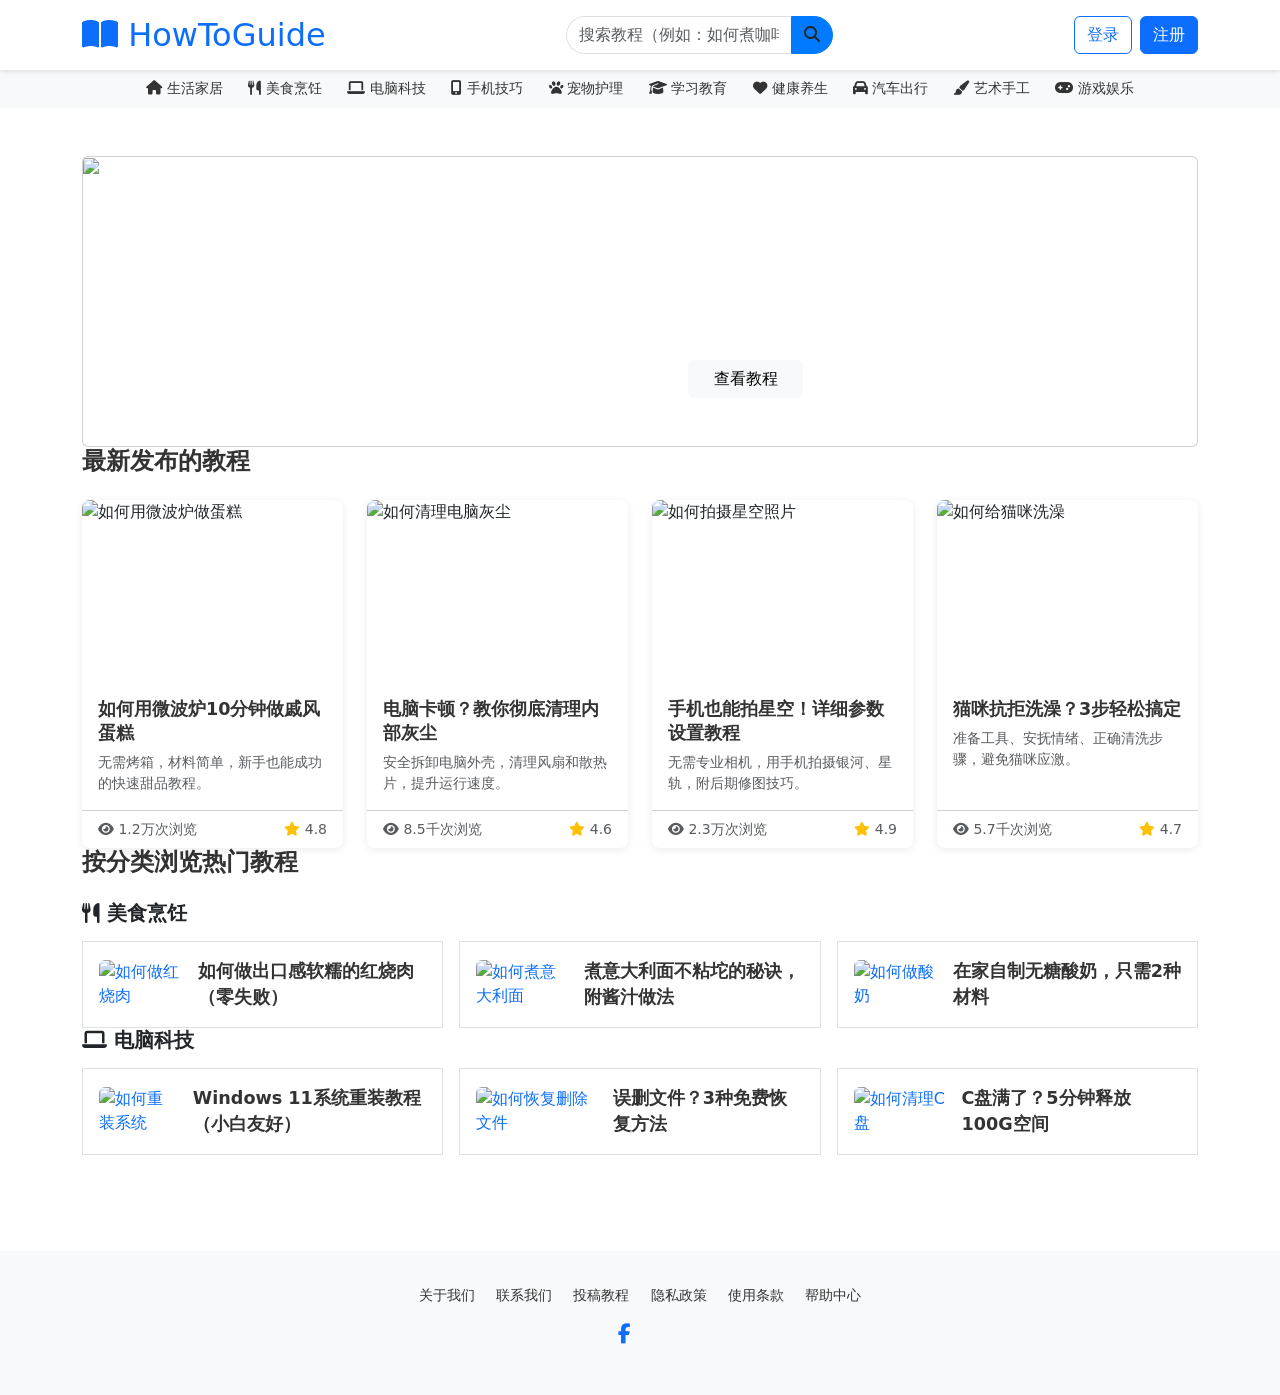
==== commit 0b1a7bbe: "Update index.html" ====
--- a/index.html
+++ b/index.html
@@ -3,105 +3,113 @@
 <head>
     <meta charset="UTF-8">
     <meta name="viewport" content="width=device-width, initial-scale=1.0">
-    <title>美食烹饪 - HowToGuide</title>
+    <title>HowToGuide - 实用生活教程平台</title>
+    <!-- 引入外部资源（Bootstrap用于快速布局，Font Awesome用于图标） -->
     <link href="https://cdn.jsdelivr.net/npm/bootstrap@5.3.0/dist/css/bootstrap.min.css" rel="stylesheet">
     <link rel="stylesheet" href="https://cdnjs.cloudflare.com/ajax/libs/font-awesome/6.4.0/css/all.min.css">
     <style>
-        /* 复用首页样式，保持风格统一 */
+        /* 自定义样式：模拟WikiHow视觉风格 */
         :root {
-            --primary-color: #007bff;
-            --secondary-color: #f8f9fa;
-            --text-color: #333;
-            --light-gray: #e9ecef;
-        }
+            --primary-color: #007bff; /* 主色调（蓝色，贴近WikiHow品牌感） */
+            --secondary-color: #f8f9fa; /* 辅助色（浅灰，用于背景） */
+            --text-color: #333; /* 文本主色 */
+            --light-gray: #e9ecef; /* 浅灰色（边框、分割线） */
+        }
+
+        /* 头部导航样式 */
         .header-top {
             background-color: white;
             box-shadow: 0 2px 4px rgba(0,0,0,0.1);
             position: sticky;
             top: 0;
             z-index: 1000;
-            padding: 0.5rem 0;
-        }
+        }
+
         .search-bar {
-            max-width: 500px;
-        }
+            max-width: 600px;
+        }
+
         .search-input {
-            border-radius-radius: 20px 0 0 20px !important;
+            border-radius: 20px 0 0 20px !important;
             border-right: none !important;
         }
+
         .search-btn {
             border-radius: 0 20px 20px 0 !important;
             background-color: var(--primary-color);
             border-color: var(--primary-color);
         }
+
+        /* 分类导航样式 */
         .category-nav {
             background-color: var(--secondary-color);
             padding: 0.5rem 0;
-            margin: 1rem 0;
-        }
+        }
+
         .category-link {
             color: var(--text-color);
             font-size: 0.9rem;
             margin: 0 0.8rem;
             text-decoration: none;
         }
-        .category-link:hover, .category-link.active {
+
+        .category-link:hover {
             color: var(--primary-color);
             text-decoration: underline;
-            font-weight: 500;
-        }
+        }
+
+        /* 教程卡片样式 */
         .tutorial-card {
             border: none !important;
             box-shadow: 0 2px 8px rgba(0,0,0,0.08);
             border-radius: 8px !important;
             transition: transform 0.3s ease;
-            height: 100%;
-        }
+        }
+
         .tutorial-card:hover {
             transform: translateY(-5px);
         }
+
         .tutorial-img {
             border-radius: 8px 8px 0 0 !important;
             height: 180px;
             object-fit: cover;
         }
+
         .tutorial-title {
             font-size: 1.1rem;
             font-weight: 600;
             color: var(--text-color);
             text-decoration: none;
-            display: -webkit-box;
-            -webkit-line-clamp: 2;
-            -webkit-box-orient: vertical;
-            overflow: hidden;
-        }
+        }
+
         .tutorial-title:hover {
             color: var(--primary-color);
             text-decoration: underline;
         }
+
+        /* 热门教程区域样式 */
         .section-title {
             font-size: 1.5rem;
             font-weight: 700;
-            margin: 1.5rem 0;
+            margin-bottom: 1.5rem;
             color: var(--text-color);
-            display: flex;
-            align-items: center;
-        }
-        .section-title i {
-            color: var(--primary-color);
-            margin-right: 0.5rem;
-        }
+        }
+
+        /* 页脚样式 */
         .footer {
             background-color: var(--secondary-color);
             padding: 2rem 0;
             margin-top: 3rem;
         }
+
         .footer-link {
             color: var(--text-color);
             font-size: 0.9rem;
             margin: 0 0.5rem;
             text-decoration: none;
         }
+
         .footer-link:hover {
             color: var(--primary-color);
             text-decoration: underline;
@@ -109,193 +117,205 @@
     </style>
 </head>
 <body>
-    <!-- 头部导航栏（复用首页，确保风格统一） -->
-    <header class="header-top">
+    <!-- 头部导航栏 -->
+    <header class="header-top py-3">
         <div class="container">
-            <div class="d-flex align-items-center justify-content-between flex-wrap">
-                <a href="/" class="text-decoration-none">
+            <div class="d-flex align-items-center justify-content-between">
+                <!-- 网站Logo -->
+                <a href="#" class="text-decoration-none">
                     <h1 class="fs-2 text-primary-color mb-0">
                         <i class="fas fa-book-open"></i> HowToGuide
                     </h1>
                 </a>
-                <div class="search-bar d-flex my-2">
-                    <input type="text" class="form-control search-input" placeholder="搜索美食教程（如：红烧肉）" aria-label="Search">
+
+                <!-- 搜索栏 -->
+                <div class="search-bar d-flex">
+                    <input type="text" class="form-control search-input" placeholder="搜索教程（例如：如何煮咖啡、如何修手机）" aria-label="Search">
                     <button class="btn search-btn" type="button">
                         <i class="fas fa-search"></i>
                     </button>
                 </div>
+
+                <!-- 用户入口 -->
                 <div class="d-flex align-items-center">
-                    <a href="/auth/login.html" class="btn btn-outline-primary me-2">登录</a>
-                    <a href="/auth/register.html" class="btn btn-primary">注册</a>
+                    <a href="#" class="btn btn-outline-primary me-2">登录</a>
+                    <a href="#" class="btn btn-primary">注册</a>
                 </div>
             </div>
         </div>
     </header>
 
-    <!-- 分类导航（当前分类高亮） -->
+    <!-- 分类导航 -->
     <nav class="category-nav">
         <div class="container d-flex justify-content-center flex-wrap">
-            <a href="/categories/life.html" class="category-link"><i class="fas fa-home"></i> 生活家居</a>
-            <a href="/categories/food.html" class="category-link active"><i class="fas fa-utensils"></i> 美食烹饪</a>
-            <a href="/categories/tech.html" class="category-link"><i class="fas fa-laptop"></i> 电脑科技</a>
-            <a href="/categories/phone.html" class="category-link"><i class="fas fa-mobile-alt"></i> 手机技巧</a>
-            <a href="/categories/pet.html" class="category-link"><i class="fas fa-paw"></i> 宠物护理</a>
+            <a href="#" class="category-link"><i class="fas fa-home"></i> 生活家居</a>
+            <a href="#" class="category-link"><i class="fas fa-utensils"></i> 美食烹饪</a>
+            <a href="#" class="category-link"><i class="fas fa-laptop"></i> 电脑科技</a>
+            <a href="#" class="category-link"><i class="fas fa-mobile-alt"></i> 手机技巧</a>
+            <a href="#" class="category-link"><i class="fas fa-paw"></i> 宠物护理</a>
+            <a href="#" class="category-link"><i class="fas fa-graduation-cap"></i> 学习教育</a>
+            <a href="#" class="category-link"><i class="fas fa-heart"></i> 健康养生</a>
+            <a href="#" class="category-link"><i class="fas fa-car"></i> 汽车出行</a>
+            <a href="#" class="category-link"><i class="fas fa-paint-brush"></i> 艺术手工</a>
+            <a href="#" class="category-link"><i class="fas fa-gamepad"></i> 游戏娱乐</a>
         </div>
     </nav>
 
-    <!-- 主要内容：美食分类教程列表 -->
-    <main class="container">
-        <!-- 分类标题 -->
-        <h2 class="section-title"><i class="fas fa-utensils"></i> 美食烹饪教程</h2>
-        
-        <!-- 分类子标签（可选，细化内容） -->
-        <div class="d-flex flex-wrap gap-2 mb mb-4">
-            <span class="badge bg-primary">全部</span>
-            <span class="badge bg-light text-dark">快手菜</span>
-            <span class="badge bg-light text-dark">烘焙甜点</span>
-            <span class="badge bg-light text-dark">家常菜</span>
-            <span class="badge bg-light text-dark">饮品制作</span>
-        </div>
-
-        <!-- 教程列表（网格布局，每行3-4个） -->
-        <div class="row row-cols-1 row-cols-md-2 row-cols-lg-3 row-cols-xl-4 g-4 mb-5">
-            <!-- 教程1：微波炉戚风蛋糕（跳转详情页） -->
-            <div class="col">
-                <div class="card tutorial-card">
-                    <a href="/tutorials/cake.html">
-                        <img src="https://picsum.photos/id/42/400/300" alt="微波炉戚风蛋糕" class="card-img-top tutorial-img">
-                    </a>
-                    <div class="card-body">
-                        <h5 class="card-title">
-                            <a href="/tutorials/cake.html" class="tutorial-title">10分钟微波炉戚风蛋糕，新手零失败</a>
-                        </h5>
-                        <p class="card-text text-muted small mt-2">
-                            <i class="fas fa-clock"></i> 准备5分钟 | 
-                            <i class="fas fa-fire"></i> 难度：简单 | 
-                            <i class="fas fa-eye"></i> 1.2万浏览
-                        </p>
-                    </div>
-                </div>
-            </div>
-
-            <!-- 教程2：红烧肉（跳转详情页） -->
-            <div class="col">
-                <div class="card tutorial-card">
-                    <a href="/tutorials/braised-pork.html">
-                        <img src="https://picsum.photos/id/292/400/300" alt="红烧肉" class="card-img-top tutorial-img">
-                    </a>
-                    <div class="card-body">
-                        <h5 class="card-title">
-                            <a href="/tutorials/braised-pork.html" class="tutorial-title">软糯不腻的红烧肉，秘诀在这3步</a>
-                        </h5>
-                        <p class="card-text text-muted small mt-2">
-                            <i class="fas fa-clock"></i> 准备30分钟 | 
-                            <i class="fas fa-fire"></i> 难度：中等 | 
-                            <i class="fas fa-eye"></i> 2.5万浏览
-                        </p>
-                    </div>
-                </div>
-            </div>
-
-            <!-- 教程3：自制酸奶（跳转详情页） -->
-            <div class="col">
-                <div class="card tutorial-card">
-                    <a href="/tutorials/yogurt.html">
-                        <img src="https://picsum.photos/id/431/400/300" alt="自制酸奶" class="card-img-top tutorial-img">
-                    </a>
-                    <div class="card-body">
-                        <h5 class="card-title">
-                            <a href="/tutorials/yogurt.html" class="tutorial-title">2种材料自制无糖酸奶，无添加剂</a>
-                        </h5>
-                        <p class="card-text text-muted small mt-2">
-                            <i class="fas fa-clock"></i> 准备8小时（含发酵） | 
-                            <i class="fas fa-fire"></i> 难度：简单 | 
-                            <i class="fas fa-eye"></i> 8.6千浏览
-                        </p>
-                    </div>
-                </div>
-            </div>
-
-            <!-- 教程4：意大利面（跳转详情页） -->
-            <div class="col">
-                <div class="card tutorial-card">
-                    <a href="/tutorials/spaghetti.html">
-                        <img src="https://picsum.photos/id/488/400/300" alt="意大利面" class="card-img-top tutorial-img">
-                    </a>
-                    <div class="card-body">
-                        <h5 class="card-title">
-                            <a href="/tutorials/spaghetti.html" class="tutorial-title">煮意面不粘坨，附番茄肉酱做法</a>
-                        </h5>
-                        <p class="card-text text-muted small mt-2">
-                            <i class="fas fa-clock"></i> 准备20分钟 | 
-                            <i class="fas fa-fire"></i> 难度：中等 | 
-                            <i class="fas fa-eye"></i> 1.8万浏览
-                        </p>
-                    </div>
-                </div>
-            </div>
-
-            <!-- 教程5：柠檬气泡水（跳转详情页） -->
-            <div class="col">
-                <div class="card tutorial-card">
-                    <a href="/tutorials/lemon-soda.html">
-                        <img src="https://picsum.photos/id/429/400/300" alt="柠檬气泡水" class="card-img-top tutorial-img">
-                    </a>
-                    <div class="card-body">
-                        <h5 class="card-title">
-                            <a href="/tutorials/lemon-soda.html" class="tutorial-title">夏日解渴柠檬气泡水，5分钟搞定</a>
-                        </h5>
-                        <p class="card-text text-muted small mt-2">
-                            <i class="fas fa-clock"></i> 准备5分钟 | 
-                            <i class="fas fa-fire"></i> 难度：简单 | 
-                            <i class="fas fa-eye"></i> 6.3千浏览
-                        </p>
-                    </div>
-                </div>
-            </div>
-
-            <!-- 教程6：蛋挞（跳转详情页） -->
-            <div class="col">
-                <div class="card tutorial-card">
-                    <a href="/tutorials/egg-tart.html">
-                        <img src="https://picsum.photos/id/291/400/300" alt="蛋挞" class="card-img-top tutorial-img">
-                    </a>
-                    <div class="card-body">
-                        <h5 class="card-title">
-                            <a href="/tutorials/egg-tart.html" class="tutorial-title">不用酥皮的简易蛋挞，外脆里嫩</a>
-                        </h5>
-                        <p class="card-text text-muted small mt-2">
-                            <i class="fas fa-clock"></i> 准备25分钟 | 
-                            <i class="fas fa-fire"></i> 难度：中等 | 
-                            <i class="fas fa-eye"></i> 1.1万浏览
-                        </p>
-                    </div>
-                </div>
-            </div>
-
-            <!-- 教程7：番茄炒蛋（跳转详情页） -->
-            <div class="col">
-                <div class="card tutorial-card">
-                    <a href="/tutorials/tomato-egg.html">
-                        <img src="https://picsum.photos/id/306/400/300" alt="番茄炒蛋" class="card-img-top tutorial-img">
-                    </a>
-                    <div class="card-body">
-                        <h5 class="card-title">
-                            <a href="/tutorials/tomato-egg.html" class="tutorial-title">家常番茄炒蛋，酸甜下饭有技巧</a>
-                        </h5>
-                        <p class="card-text text-muted small mt-2">
-                            <i class="fas fa-clock"></i> 准备10分钟 | 
-                            <i class="fas fa-fire"></i> 难度：简单 | 
-                            <i class="fas fa-eye"></i> 3.2万浏览
-                        </p>
-                    </div>
-                </div>
-            </div>
-
-            <!-- 教程8：牛油果沙拉（跳转详情页） -->
-            <div class="col">
-                <div class="card tutorial-card">
-                    <a href="/tutorials/avocado-salad.html">
-                        <img src="https://picsum.photos/id/493/400/300" alt="牛油果沙拉" class="card-img-top tutorial-img">
-                    </a>
-                    <div class="card-body
+    <!-- 主要内容区域 -->
+    <main class="container py-5">
+        <!-- 推荐教程（Banner区域） -->
+        <section class="mb-6">
+            <div class="card bg-primary-color text-white rounded-8 overflow-hidden">
+                <div class="row g-0">
+                    <div class="col-md-6">
+                        <img src="https://picsum.photos/id/237/800/400" alt="热门教程：如何训练宠物狗" class="img-fluid h-100 object-cover">
+                    </div>
+                    <div class="col-md-6 p-5 d-flex flex-column justify-center">
+                        <h2 class="fs-3 fw-bold mb-3">热门教程：如何科学训练宠物狗（新手入门）</h2>
+                        <p class="mb-4">详细步骤教你快速训练狗狗学会坐下、握手、定点排便，解决新手养宠常见问题，让宠物更听话！</p>
+                        <a href="#" class="btn btn-light text-primary-color w-25">查看教程</a>
+                    </div>
+                </div>
+            </div>
+        </section>
+
+        <!-- 最新教程 -->
+        <section class="mb-6">
+            <h2 class="section-title">最新发布的教程</h2>
+            <div class="row row-cols-1 row-cols-md-3 row-cols-lg-4 g-4">
+                <!-- 教程卡片1 -->
+                <div class="col">
+                    <div class="card tutorial-card h-100">
+                        <img src="https://picsum.photos/id/42/400/300" alt="如何用微波炉做蛋糕" class="card-img-top tutorial-img">
+                        <div class="card-body">
+                            <h5 class="card-title"><a href="#" class="tutorial-title">如何用微波炉10分钟做戚风蛋糕</a></h5>
+                            <p class="card-text text-muted small">无需烤箱，材料简单，新手也能成功的快速甜品教程。</p>
+                        </div>
+                        <div class="card-footer bg-transparent d-flex justify-content-between align-items-center">
+                            <span class="text-muted small"><i class="fas fa-eye"></i> 1.2万次浏览</span>
+                            <span class="text-muted small"><i class="fas fa-star text-warning"></i> 4.8</span>
+                        </div>
+                    </div>
+                </div>
+
+                <!-- 教程卡片2 -->
+                <div class="col">
+                    <div class="card tutorial-card h-100">
+                        <img src="https://picsum.photos/id/96/400/300" alt="如何清理电脑灰尘" class="card-img-top tutorial-img">
+                        <div class="card-body">
+                            <h5 class="card-title"><a href="#" class="tutorial-title">电脑卡顿？教你彻底清理内部灰尘</a></h5>
+                            <p class="card-text text-muted small">安全拆卸电脑外壳，清理风扇和散热片，提升运行速度。</p>
+                        </div>
+                        <div class="card-footer bg-transparent d-flex justify-content-between align-items-center">
+                            <span class="text-muted small"><i class="fas fa-eye"></i> 8.5千次浏览</span>
+                            <span class="text-muted small"><i class="fas fa-star text-warning"></i> 4.6</span>
+                        </div>
+                    </div>
+                </div>
+
+                <!-- 教程卡片3 -->
+                <div class="col">
+                    <div class="card tutorial-card h-100">
+                        <img src="https://picsum.photos/id/26/400/300" alt="如何拍摄星空照片" class="card-img-top tutorial-img">
+                        <div class="card-body">
+                            <h5 class="card-title"><a href="#" class="tutorial-title">手机也能拍星空！详细参数设置教程</a></h5>
+                            <p class="card-text text-muted small">无需专业相机，用手机拍摄银河、星轨，附后期修图技巧。</p>
+                        </div>
+                        <div class="card-footer bg-transparent d-flex justify-content-between align-items-center">
+                            <span class="text-muted small"><i class="fas fa-eye"></i> 2.3万次浏览</span>
+                            <span class="text-muted small"><i class="fas fa-star text-warning"></i> 4.9</span>
+                        </div>
+                    </div>
+                </div>
+
+                <!-- 教程卡片4 -->
+                <div class="col">
+                    <div class="card tutorial-card h-100">
+                        <img src="https://picsum.photos/id/139/400/300" alt="如何给猫咪洗澡" class="card-img-top tutorial-img">
+                        <div class="card-body">
+                            <h5 class="card-title"><a href="#" class="tutorial-title">猫咪抗拒洗澡？3步轻松搞定</a></h5>
+                            <p class="card-text text-muted small">准备工具、安抚情绪、正确清洗步骤，避免猫咪应激。</p>
+                        </div>
+                        <div class="card-footer bg-transparent d-flex justify-content-between align-items-center">
+                            <span class="text-muted small"><i class="fas fa-eye"></i> 5.7千次浏览</span>
+                            <span class="text-muted small"><i class="fas fa-star text-warning"></i> 4.7</span>
+                        </div>
+                    </div>
+                </div>
+            </div>
+        </section>
+
+        <!-- 热门分类教程 -->
+        <section>
+            <h2 class="section-title">按分类浏览热门教程</h2>
+            
+            <!-- 美食烹饪分类 -->
+            <div class="mb-6">
+                <h3 class="fs-5 fw-bold mb-3 text-primary-color"><i class="fas fa-utensils"></i> 美食烹饪</h3>
+                <div class="row row-cols-1 row-cols-md-2 row-cols-lg-3 g-3">
+                    <a href="#" class="text-decoration-none">
+                        <div class="d-flex align-items-center p-3 border rounded-lg hover:bg-light-gray transition-colors">
+                            <img src="https://picsum.photos/id/292/100/80" alt="如何做红烧肉" class="rounded me-3">
+                            <span class="tutorial-title">如何做出口感软糯的红烧肉（零失败）</span>
+                        </div>
+                    </a>
+                    <a href="#" class="text-decoration-none">
+                        <div class="d-flex align-items-center p-3 border rounded-lg hover:bg-light-gray transition-colors">
+                            <img src="https://picsum.photos/id/488/100/80" alt="如何煮意大利面" class="rounded me-3">
+                            <span class="tutorial-title">煮意大利面不粘坨的秘诀，附酱汁做法</span>
+                        </div>
+                    </a>
+                    <a href="#" class="text-decoration-none">
+                        <div class="d-flex align-items-center p-3 border rounded-lg hover:bg-light-gray transition-colors">
+                            <img src="https://picsum.photos/id/431/100/80" alt="如何做酸奶" class="rounded me-3">
+                            <span class="tutorial-title">在家自制无糖酸奶，只需2种材料</span>
+                        </div>
+                    </a>
+                </div>
+            </div>
+
+            <!-- 电脑科技分类 -->
+            <div>
+                <h3 class="fs-5 fw-bold mb-3 text-primary-color"><i class="fas fa-laptop"></i> 电脑科技</h3>
+                <div class="row row-cols-1 row-cols-md-2 row-cols-lg-3 g-3">
+                    <a href="#" class="text-decoration-none">
+                        <div class="d-flex align-items-center p-3 border rounded-lg hover:bg-light-gray transition-colors">
+                            <img src="https://picsum.photos/id/180/100/80" alt="如何重装系统" class="rounded me-3">
+                            <span class="tutorial-title">Windows 11系统重装教程（小白友好）</span>
+                        </div>
+                    </a>
+                    <a href="#" class="text-decoration-none">
+                        <div class="d-flex align-items-center p-3 border rounded-lg hover:bg-light-gray transition-colors">
+                            <img src="https://picsum.photos/id/4/100/80" alt="如何恢复删除文件" class="rounded me-3">
+                            <span class="tutorial-title">误删文件？3种免费恢复方法</span>
+                        </div>
+                    </a>
+                    <a href="#" class="text-decoration-none">
+                        <div class="d-flex align-items-center p-3 border rounded-lg hover:bg-light-gray transition-colors">
+                            <img src="https://picsum.photos/id/60/100/80" alt="如何清理C盘" class="rounded me-3">
+                            <span class="tutorial-title">C盘满了？5分钟释放100G空间</span>
+                        </div>
+                    </a>
+                </div>
+            </div>
+        </section>
+    </main>
+
+    <!-- 页脚 -->
+    <footer class="footer">
+        <div class="container">
+            <div class="d-flex flex-column align-items-center">
+                <!-- 页脚导航链接 -->
+                <div class="mb-3">
+                    <a href="#" class="footer-link">关于我们</a>
+                    <a href="#" class="footer-link">联系我们</a>
+                    <a href="#" class="footer-link">投稿教程</a>
+                    <a href="#" class="footer-link">隐私政策</a>
+                    <a href="#" class="footer-link">使用条款</a>
+                    <a href="#" class="footer-link">帮助中心</a>
+                </div>
+
+                <!-- 社交媒体图标 -->
+                <div class="mb-3">
+                    <a href="#" class="text-primary-color me-3"><i class="fab fa-facebook-f fa-lg"></i></a>
+                    <a href="#" class="text-primary-color me-3"><i class="fab fa
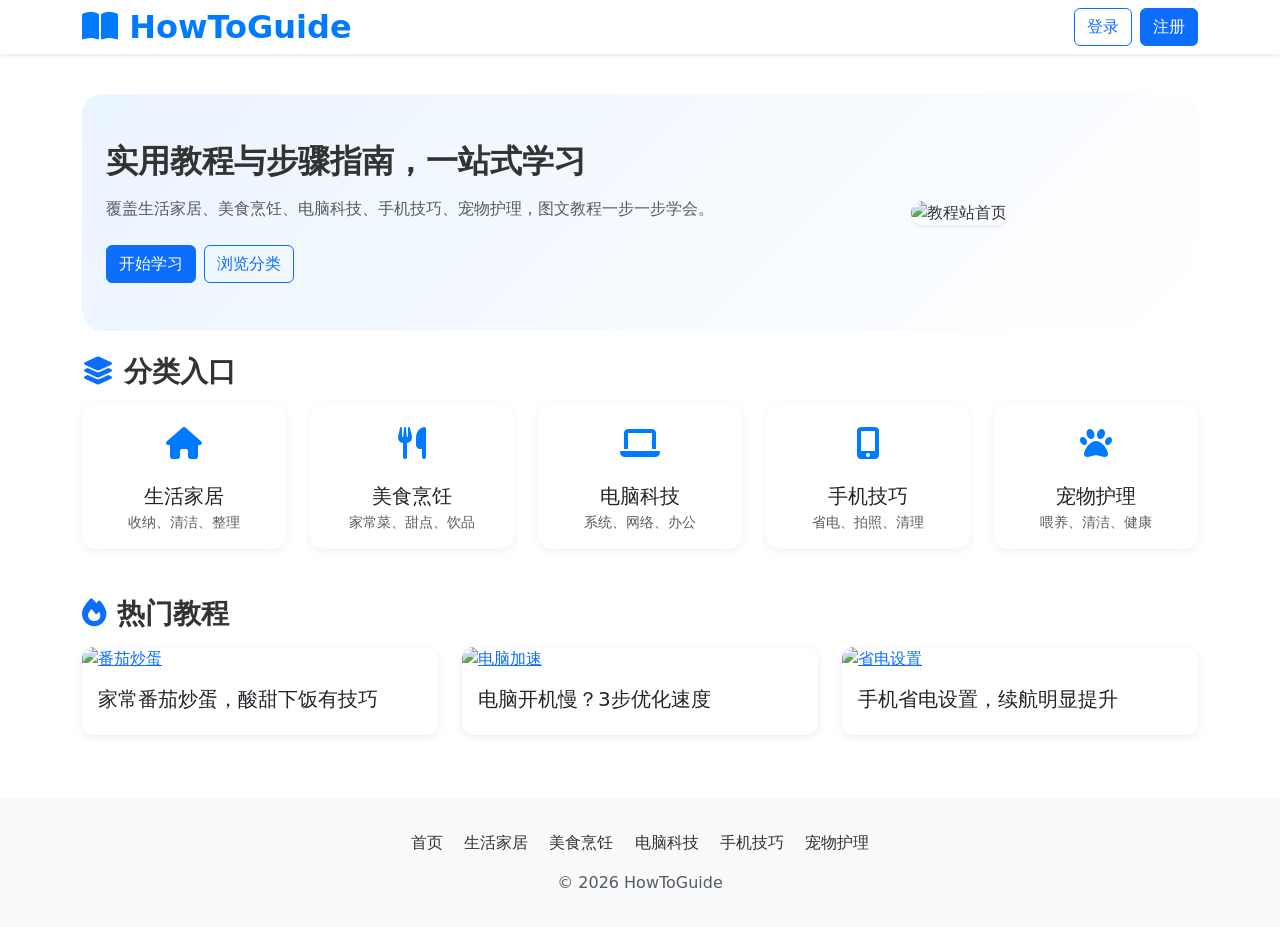
==== commit fd565b22: "Update index.html" ====
--- a/index.html
+++ b/index.html
@@ -1,321 +1,153 @@
 <!DOCTYPE html>
-<html lang="en">
+<html lang="zh-CN">
 <head>
-    <meta charset="UTF-8">
-    <meta name="viewport" content="width=device-width, initial-scale=1.0">
-    <title>HowToGuide - 实用生活教程平台</title>
-    <!-- 引入外部资源（Bootstrap用于快速布局，Font Awesome用于图标） -->
-    <link href="https://cdn.jsdelivr.net/npm/bootstrap@5.3.0/dist/css/bootstrap.min.css" rel="stylesheet">
-    <link rel="stylesheet" href="https://cdnjs.cloudflare.com/ajax/libs/font-awesome/6.4.0/css/all.min.css">
-    <style>
-        /* 自定义样式：模拟WikiHow视觉风格 */
-        :root {
-            --primary-color: #007bff; /* 主色调（蓝色，贴近WikiHow品牌感） */
-            --secondary-color: #f8f9fa; /* 辅助色（浅灰，用于背景） */
-            --text-color: #333; /* 文本主色 */
-            --light-gray: #e9ecef; /* 浅灰色（边框、分割线） */
-        }
-
-        /* 头部导航样式 */
-        .header-top {
-            background-color: white;
-            box-shadow: 0 2px 4px rgba(0,0,0,0.1);
-            position: sticky;
-            top: 0;
-            z-index: 1000;
-        }
-
-        .search-bar {
-            max-width: 600px;
-        }
-
-        .search-input {
-            border-radius: 20px 0 0 20px !important;
-            border-right: none !important;
-        }
-
-        .search-btn {
-            border-radius: 0 20px 20px 0 !important;
-            background-color: var(--primary-color);
-            border-color: var(--primary-color);
-        }
-
-        /* 分类导航样式 */
-        .category-nav {
-            background-color: var(--secondary-color);
-            padding: 0.5rem 0;
-        }
-
-        .category-link {
-            color: var(--text-color);
-            font-size: 0.9rem;
-            margin: 0 0.8rem;
-            text-decoration: none;
-        }
-
-        .category-link:hover {
-            color: var(--primary-color);
-            text-decoration: underline;
-        }
-
-        /* 教程卡片样式 */
-        .tutorial-card {
-            border: none !important;
-            box-shadow: 0 2px 8px rgba(0,0,0,0.08);
-            border-radius: 8px !important;
-            transition: transform 0.3s ease;
-        }
-
-        .tutorial-card:hover {
-            transform: translateY(-5px);
-        }
-
-        .tutorial-img {
-            border-radius: 8px 8px 0 0 !important;
-            height: 180px;
-            object-fit: cover;
-        }
-
-        .tutorial-title {
-            font-size: 1.1rem;
-            font-weight: 600;
-            color: var(--text-color);
-            text-decoration: none;
-        }
-
-        .tutorial-title:hover {
-            color: var(--primary-color);
-            text-decoration: underline;
-        }
-
-        /* 热门教程区域样式 */
-        .section-title {
-            font-size: 1.5rem;
-            font-weight: 700;
-            margin-bottom: 1.5rem;
-            color: var(--text-color);
-        }
-
-        /* 页脚样式 */
-        .footer {
-            background-color: var(--secondary-color);
-            padding: 2rem 0;
-            margin-top: 3rem;
-        }
-
-        .footer-link {
-            color: var(--text-color);
-            font-size: 0.9rem;
-            margin: 0 0.5rem;
-            text-decoration: none;
-        }
-
-        .footer-link:hover {
-            color: var(--primary-color);
-            text-decoration: underline;
-        }
-    </style>
+  <meta charset="UTF-8" />
+  <meta name="viewport" content="width=device-width, initial-scale=1.0" />
+  <title>HowToGuide - 实用教程站</title>
+  <link href="https://cdn.jsdelivr.net/npm/bootstrap@5.3.0/dist/css/bootstrap.min.css" rel="stylesheet">
+  <link rel="stylesheet" href="https://cdnjs.cloudflare.com/ajax/libs/font-awesome/6.4.0/css/all.min.css">
+  <style>
+    :root { --primary:#007bff; --text:#333; --bg:#f8f9fa; }
+    body { color:var(--text); background:#fff; }
+    .header-top { background:#fff; box-shadow:0 2px 4px rgba(0,0,0,.08); position:sticky; top:0; z-index:1000; }
+    .brand-title { color:var(--primary); font-weight:700; }
+    .hero { background:linear-gradient(135deg,#eaf4ff,#ffffff); border-radius:20px; padding:3rem 1.5rem; margin:1.5rem 0; }
+    .cat-card { border:none; box-shadow:0 2px 10px rgba(0,0,0,.06); border-radius:14px; transition:.3s; height:100%; }
+    .cat-card:hover { transform:translateY(-5px); }
+    .cat-icon { font-size:2rem; color:var(--primary); }
+    .tutorial-card { border:none; box-shadow:0 2px 8px rgba(0,0,0,.08); border-radius:12px; overflow:hidden; height:100%; }
+    .tutorial-img { height:180px; object-fit:cover; }
+    .footer { background:#f8f9fa; padding:2rem 0; margin-top:3rem; }
+    .footer-link { color:#333; text-decoration:none; margin:0 .5rem; }
+    .footer-link:hover { color:var(--primary); text-decoration:underline; }
+  </style>
 </head>
 <body>
-    <!-- 头部导航栏 -->
-    <header class="header-top py-3">
-        <div class="container">
-            <div class="d-flex align-items-center justify-content-between">
-                <!-- 网站Logo -->
-                <a href="#" class="text-decoration-none">
-                    <h1 class="fs-2 text-primary-color mb-0">
-                        <i class="fas fa-book-open"></i> HowToGuide
-                    </h1>
-                </a>
+  <header class="header-top py-2">
+    <div class="container d-flex align-items-center justify-content-between flex-wrap gap-3">
+      <a href="/" class="text-decoration-none">
+        <h1 class="fs-2 brand-title mb-0"><i class="fas fa-book-open"></i> HowToGuide</h1>
+      </a>
+      <div class="d-flex gap-2">
+        <a href="/auth/login.html" class="btn btn-outline-primary">登录</a>
+        <a href="/auth/register.html" class="btn btn-primary">注册</a>
+      </div>
+    </div>
+  </header>
 
-                <!-- 搜索栏 -->
-                <div class="search-bar d-flex">
-                    <input type="text" class="form-control search-input" placeholder="搜索教程（例如：如何煮咖啡、如何修手机）" aria-label="Search">
-                    <button class="btn search-btn" type="button">
-                        <i class="fas fa-search"></i>
-                    </button>
-                </div>
+  <main class="container py-3">
+    <section class="hero">
+      <div class="row align-items-center">
+        <div class="col-lg-7">
+          <h2 class="fw-bold mb-3">实用教程与步骤指南，一站式学习</h2>
+          <p class="text-muted mb-4">覆盖生活家居、美食烹饪、电脑科技、手机技巧、宠物护理，图文教程一步一步学会。</p>
+          <div class="d-flex gap-2 flex-wrap">
+            <a href="/categories/food.html" class="btn btn-primary">开始学习</a>
+            <a href="/categories/life.html" class="btn btn-outline-primary">浏览分类</a>
+          </div>
+        </div>
+        <div class="col-lg-5 text-center mt-4 mt-lg-0">
+          <img src="https://picsum.photos/seed/home-guide/900/600" class="img-fluid rounded-4 shadow-sm" alt="教程站首页">
+        </div>
+      </div>
+    </section>
 
-                <!-- 用户入口 -->
-                <div class="d-flex align-items-center">
-                    <a href="#" class="btn btn-outline-primary me-2">登录</a>
-                    <a href="#" class="btn btn-primary">注册</a>
-                </div>
-            </div>
+    <h3 class="fw-bold mb-3"><i class="fas fa-layer-group text-primary"></i> 分类入口</h3>
+    <div class="row row-cols-1 row-cols-md-2 row-cols-xl-5 g-4 mb-5">
+      <div class="col">
+        <a href="/categories/life.html" class="text-decoration-none text-dark">
+          <div class="card cat-card p-3 text-center">
+            <div class="cat-icon"><i class="fas fa-home"></i></div>
+            <h5 class="mt-3 mb-1">生活家居</h5>
+            <p class="text-muted small mb-0">收纳、清洁、整理</p>
+          </div>
+        </a>
+      </div>
+      <div class="col">
+        <a href="/categories/food.html" class="text-decoration-none text-dark">
+          <div class="card cat-card p-3 text-center">
+            <div class="cat-icon"><i class="fas fa-utensils"></i></div>
+            <h5 class="mt-3 mb-1">美食烹饪</h5>
+            <p class="text-muted small mb-0">家常菜、甜点、饮品</p>
+          </div>
+        </a>
+      </div>
+      <div class="col">
+        <a href="/categories/tech.html" class="text-decoration-none text-dark">
+          <div class="card cat-card p-3 text-center">
+            <div class="cat-icon"><i class="fas fa-laptop"></i></div>
+            <h5 class="mt-3 mb-1">电脑科技</h5>
+            <p class="text-muted small mb-0">系统、网络、办公</p>
+          </div>
+        </a>
+      </div>
+      <div class="col">
+        <a href="/categories/phone.html" class="text-decoration-none text-dark">
+          <div class="card cat-card p-3 text-center">
+            <div class="cat-icon"><i class="fas fa-mobile-alt"></i></div>
+            <h5 class="mt-3 mb-1">手机技巧</h5>
+            <p class="text-muted small mb-0">省电、拍照、清理</p>
+          </div>
+        </a>
+      </div>
+      <div class="col">
+        <a href="/categories/pet.html" class="text-decoration-none text-dark">
+          <div class="card cat-card p-3 text-center">
+            <div class="cat-icon"><i class="fas fa-paw"></i></div>
+            <h5 class="mt-3 mb-1">宠物护理</h5>
+            <p class="text-muted small mb-0">喂养、清洁、健康</p>
+          </div>
+        </a>
+      </div>
+    </div>
+
+    <h3 class="fw-bold mb-3"><i class="fas fa-fire text-primary"></i> 热门教程</h3>
+    <div class="row row-cols-1 row-cols-md-2 row-cols-lg-3 g-4">
+      <div class="col">
+        <div class="card tutorial-card">
+          <a href="/tutorials/detail.html?slug=tomato-egg">
+            <img src="https://picsum.photos/seed/tomato-egg/800/500" class="card-img-top tutorial-img" alt="番茄炒蛋">
+          </a>
+          <div class="card-body">
+            <h5><a href="/tutorials/detail.html?slug=tomato-egg" class="text-decoration-none text-dark">家常番茄炒蛋，酸甜下饭有技巧</a></h5>
+          </div>
         </div>
-    </header>
+      </div>
+      <div class="col">
+        <div class="card tutorial-card">
+          <a href="/tutorials/detail.html?slug=slow-pc">
+            <img src="https://picsum.photos/seed/slow-pc/800/500" class="card-img-top tutorial-img" alt="电脑加速">
+          </a>
+          <div class="card-body">
+            <h5><a href="/tutorials/detail.html?slug=slow-pc" class="text-decoration-none text-dark">电脑开机慢？3步优化速度</a></h5>
+          </div>
+        </div>
+      </div>
+      <div class="col">
+        <div class="card tutorial-card">
+          <a href="/tutorials/detail.html?slug=battery-save">
+            <img src="https://picsum.photos/seed/battery-save/800/500" class="card-img-top tutorial-img" alt="省电设置">
+          </a>
+          <div class="card-body">
+            <h5><a href="/tutorials/detail.html?slug=battery-save" class="text-decoration-none text-dark">手机省电设置，续航明显提升</a></h5>
+          </div>
+        </div>
+      </div>
+    </div>
+  </main>
 
-    <!-- 分类导航 -->
-    <nav class="category-nav">
-        <div class="container d-flex justify-content-center flex-wrap">
-            <a href="#" class="category-link"><i class="fas fa-home"></i> 生活家居</a>
-            <a href="#" class="category-link"><i class="fas fa-utensils"></i> 美食烹饪</a>
-            <a href="#" class="category-link"><i class="fas fa-laptop"></i> 电脑科技</a>
-            <a href="#" class="category-link"><i class="fas fa-mobile-alt"></i> 手机技巧</a>
-            <a href="#" class="category-link"><i class="fas fa-paw"></i> 宠物护理</a>
-            <a href="#" class="category-link"><i class="fas fa-graduation-cap"></i> 学习教育</a>
-            <a href="#" class="category-link"><i class="fas fa-heart"></i> 健康养生</a>
-            <a href="#" class="category-link"><i class="fas fa-car"></i> 汽车出行</a>
-            <a href="#" class="category-link"><i class="fas fa-paint-brush"></i> 艺术手工</a>
-            <a href="#" class="category-link"><i class="fas fa-gamepad"></i> 游戏娱乐</a>
-        </div>
-    </nav>
-
-    <!-- 主要内容区域 -->
-    <main class="container py-5">
-        <!-- 推荐教程（Banner区域） -->
-        <section class="mb-6">
-            <div class="card bg-primary-color text-white rounded-8 overflow-hidden">
-                <div class="row g-0">
-                    <div class="col-md-6">
-                        <img src="https://picsum.photos/id/237/800/400" alt="热门教程：如何训练宠物狗" class="img-fluid h-100 object-cover">
-                    </div>
-                    <div class="col-md-6 p-5 d-flex flex-column justify-center">
-                        <h2 class="fs-3 fw-bold mb-3">热门教程：如何科学训练宠物狗（新手入门）</h2>
-                        <p class="mb-4">详细步骤教你快速训练狗狗学会坐下、握手、定点排便，解决新手养宠常见问题，让宠物更听话！</p>
-                        <a href="#" class="btn btn-light text-primary-color w-25">查看教程</a>
-                    </div>
-                </div>
-            </div>
-        </section>
-
-        <!-- 最新教程 -->
-        <section class="mb-6">
-            <h2 class="section-title">最新发布的教程</h2>
-            <div class="row row-cols-1 row-cols-md-3 row-cols-lg-4 g-4">
-                <!-- 教程卡片1 -->
-                <div class="col">
-                    <div class="card tutorial-card h-100">
-                        <img src="https://picsum.photos/id/42/400/300" alt="如何用微波炉做蛋糕" class="card-img-top tutorial-img">
-                        <div class="card-body">
-                            <h5 class="card-title"><a href="#" class="tutorial-title">如何用微波炉10分钟做戚风蛋糕</a></h5>
-                            <p class="card-text text-muted small">无需烤箱，材料简单，新手也能成功的快速甜品教程。</p>
-                        </div>
-                        <div class="card-footer bg-transparent d-flex justify-content-between align-items-center">
-                            <span class="text-muted small"><i class="fas fa-eye"></i> 1.2万次浏览</span>
-                            <span class="text-muted small"><i class="fas fa-star text-warning"></i> 4.8</span>
-                        </div>
-                    </div>
-                </div>
-
-                <!-- 教程卡片2 -->
-                <div class="col">
-                    <div class="card tutorial-card h-100">
-                        <img src="https://picsum.photos/id/96/400/300" alt="如何清理电脑灰尘" class="card-img-top tutorial-img">
-                        <div class="card-body">
-                            <h5 class="card-title"><a href="#" class="tutorial-title">电脑卡顿？教你彻底清理内部灰尘</a></h5>
-                            <p class="card-text text-muted small">安全拆卸电脑外壳，清理风扇和散热片，提升运行速度。</p>
-                        </div>
-                        <div class="card-footer bg-transparent d-flex justify-content-between align-items-center">
-                            <span class="text-muted small"><i class="fas fa-eye"></i> 8.5千次浏览</span>
-                            <span class="text-muted small"><i class="fas fa-star text-warning"></i> 4.6</span>
-                        </div>
-                    </div>
-                </div>
-
-                <!-- 教程卡片3 -->
-                <div class="col">
-                    <div class="card tutorial-card h-100">
-                        <img src="https://picsum.photos/id/26/400/300" alt="如何拍摄星空照片" class="card-img-top tutorial-img">
-                        <div class="card-body">
-                            <h5 class="card-title"><a href="#" class="tutorial-title">手机也能拍星空！详细参数设置教程</a></h5>
-                            <p class="card-text text-muted small">无需专业相机，用手机拍摄银河、星轨，附后期修图技巧。</p>
-                        </div>
-                        <div class="card-footer bg-transparent d-flex justify-content-between align-items-center">
-                            <span class="text-muted small"><i class="fas fa-eye"></i> 2.3万次浏览</span>
-                            <span class="text-muted small"><i class="fas fa-star text-warning"></i> 4.9</span>
-                        </div>
-                    </div>
-                </div>
-
-                <!-- 教程卡片4 -->
-                <div class="col">
-                    <div class="card tutorial-card h-100">
-                        <img src="https://picsum.photos/id/139/400/300" alt="如何给猫咪洗澡" class="card-img-top tutorial-img">
-                        <div class="card-body">
-                            <h5 class="card-title"><a href="#" class="tutorial-title">猫咪抗拒洗澡？3步轻松搞定</a></h5>
-                            <p class="card-text text-muted small">准备工具、安抚情绪、正确清洗步骤，避免猫咪应激。</p>
-                        </div>
-                        <div class="card-footer bg-transparent d-flex justify-content-between align-items-center">
-                            <span class="text-muted small"><i class="fas fa-eye"></i> 5.7千次浏览</span>
-                            <span class="text-muted small"><i class="fas fa-star text-warning"></i> 4.7</span>
-                        </div>
-                    </div>
-                </div>
-            </div>
-        </section>
-
-        <!-- 热门分类教程 -->
-        <section>
-            <h2 class="section-title">按分类浏览热门教程</h2>
-            
-            <!-- 美食烹饪分类 -->
-            <div class="mb-6">
-                <h3 class="fs-5 fw-bold mb-3 text-primary-color"><i class="fas fa-utensils"></i> 美食烹饪</h3>
-                <div class="row row-cols-1 row-cols-md-2 row-cols-lg-3 g-3">
-                    <a href="#" class="text-decoration-none">
-                        <div class="d-flex align-items-center p-3 border rounded-lg hover:bg-light-gray transition-colors">
-                            <img src="https://picsum.photos/id/292/100/80" alt="如何做红烧肉" class="rounded me-3">
-                            <span class="tutorial-title">如何做出口感软糯的红烧肉（零失败）</span>
-                        </div>
-                    </a>
-                    <a href="#" class="text-decoration-none">
-                        <div class="d-flex align-items-center p-3 border rounded-lg hover:bg-light-gray transition-colors">
-                            <img src="https://picsum.photos/id/488/100/80" alt="如何煮意大利面" class="rounded me-3">
-                            <span class="tutorial-title">煮意大利面不粘坨的秘诀，附酱汁做法</span>
-                        </div>
-                    </a>
-                    <a href="#" class="text-decoration-none">
-                        <div class="d-flex align-items-center p-3 border rounded-lg hover:bg-light-gray transition-colors">
-                            <img src="https://picsum.photos/id/431/100/80" alt="如何做酸奶" class="rounded me-3">
-                            <span class="tutorial-title">在家自制无糖酸奶，只需2种材料</span>
-                        </div>
-                    </a>
-                </div>
-            </div>
-
-            <!-- 电脑科技分类 -->
-            <div>
-                <h3 class="fs-5 fw-bold mb-3 text-primary-color"><i class="fas fa-laptop"></i> 电脑科技</h3>
-                <div class="row row-cols-1 row-cols-md-2 row-cols-lg-3 g-3">
-                    <a href="#" class="text-decoration-none">
-                        <div class="d-flex align-items-center p-3 border rounded-lg hover:bg-light-gray transition-colors">
-                            <img src="https://picsum.photos/id/180/100/80" alt="如何重装系统" class="rounded me-3">
-                            <span class="tutorial-title">Windows 11系统重装教程（小白友好）</span>
-                        </div>
-                    </a>
-                    <a href="#" class="text-decoration-none">
-                        <div class="d-flex align-items-center p-3 border rounded-lg hover:bg-light-gray transition-colors">
-                            <img src="https://picsum.photos/id/4/100/80" alt="如何恢复删除文件" class="rounded me-3">
-                            <span class="tutorial-title">误删文件？3种免费恢复方法</span>
-                        </div>
-                    </a>
-                    <a href="#" class="text-decoration-none">
-                        <div class="d-flex align-items-center p-3 border rounded-lg hover:bg-light-gray transition-colors">
-                            <img src="https://picsum.photos/id/60/100/80" alt="如何清理C盘" class="rounded me-3">
-                            <span class="tutorial-title">C盘满了？5分钟释放100G空间</span>
-                        </div>
-                    </a>
-                </div>
-            </div>
-        </section>
-    </main>
-
-    <!-- 页脚 -->
-    <footer class="footer">
-        <div class="container">
-            <div class="d-flex flex-column align-items-center">
-                <!-- 页脚导航链接 -->
-                <div class="mb-3">
-                    <a href="#" class="footer-link">关于我们</a>
-                    <a href="#" class="footer-link">联系我们</a>
-                    <a href="#" class="footer-link">投稿教程</a>
-                    <a href="#" class="footer-link">隐私政策</a>
-                    <a href="#" class="footer-link">使用条款</a>
-                    <a href="#" class="footer-link">帮助中心</a>
-                </div>
-
-                <!-- 社交媒体图标 -->
-                <div class="mb-3">
-                    <a href="#" class="text-primary-color me-3"><i class="fab fa-facebook-f fa-lg"></i></a>
-                    <a href="#" class="text-primary-color me-3"><i class="fab fa
+  <footer class="footer">
+    <div class="container text-center">
+      <div class="mb-3">
+        <a href="/" class="footer-link">首页</a>
+        <a href="/categories/life.html" class="footer-link">生活家居</a>
+        <a href="/categories/food.html" class="footer-link">美食烹饪</a>
+        <a href="/categories/tech.html" class="footer-link">电脑科技</a>
+        <a href="/categories/phone.html" class="footer-link">手机技巧</a>
+        <a href="/categories/pet.html" class="footer-link">宠物护理</a>
+      </div>
+      <p class="text-muted mb-0">© 2026 HowToGuide</p>
+    </div>
+  </footer>
+</body>
+</html>
